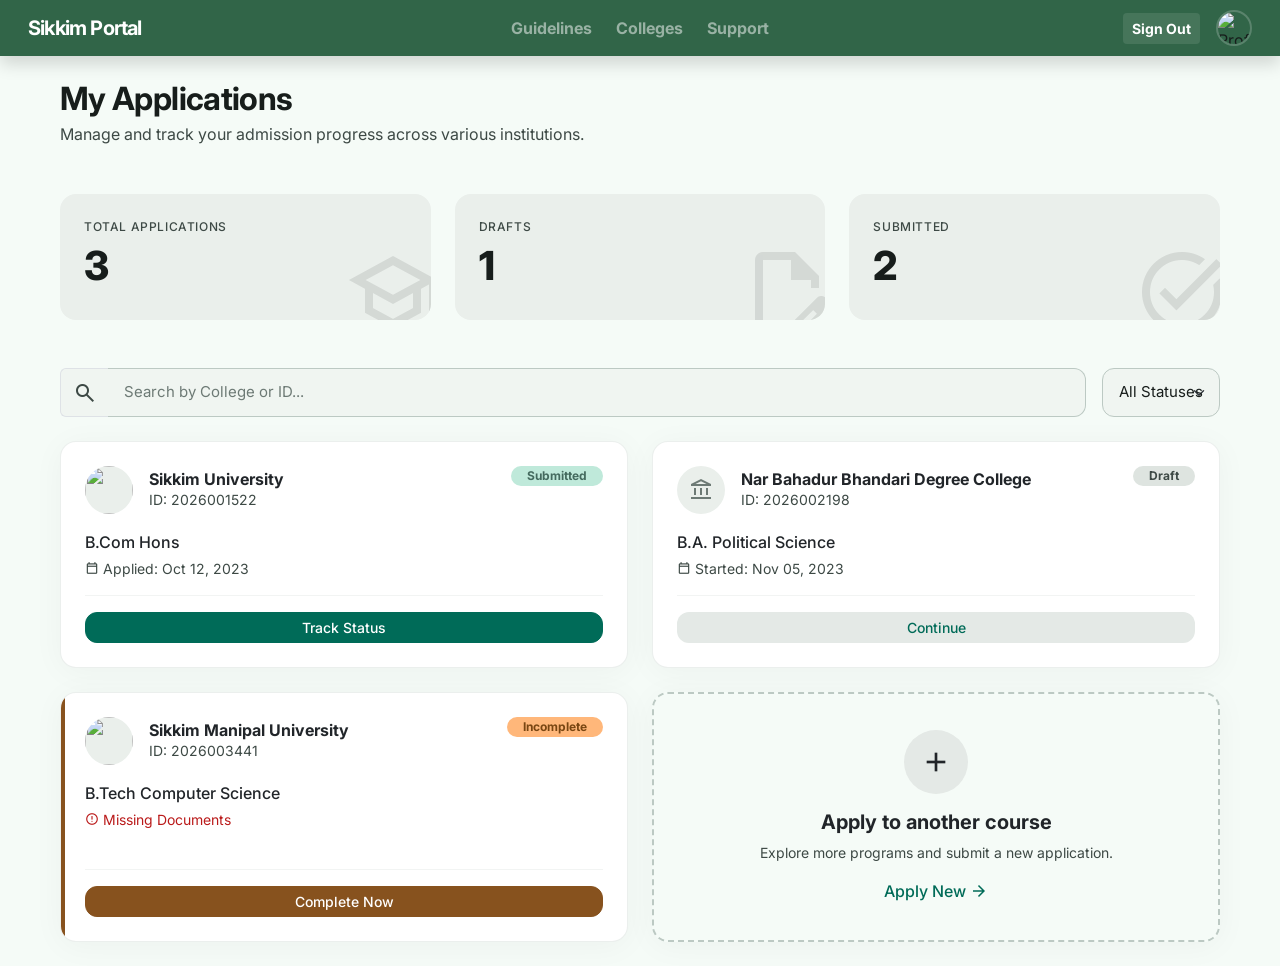
==== application.html @ 6a9de9df "first commit" ====
<!DOCTYPE html>
<html lang="en">
<head>
    <meta charset="utf-8">
    <meta name="viewport" content="width=device-width, initial-scale=1.0">
    <title>Sikkim Higher Education - Application Portal</title>
    <meta name="description" content="Complete your online admission application for Sikkim Higher Education institutions.">
    <link href="https://cdn.jsdelivr.net/npm/bootstrap@5.3.3/dist/css/bootstrap.min.css" rel="stylesheet">
    <link href="https://cdn.jsdelivr.net/npm/bootstrap-icons@1.11.3/font/bootstrap-icons.css" rel="stylesheet">
    <link href="https://fonts.googleapis.com/css2?family=Inter:wght@300;400;500;600;700;800;900&display=swap" rel="stylesheet">
    <link href="https://fonts.googleapis.com/css2?family=Material+Symbols+Outlined:wght,FILL@100..700,0..1&display=swap" rel="stylesheet">
    <link href="css/styles.css" rel="stylesheet">
</head>
<body data-page="application">

<!-- ===== TOP NAVBAR ===== -->
<header class="navbar navbar-dark fixed-top px-3 py-2 shadow" style="background:rgba(15,74,42,0.85); backdrop-filter:blur(12px); z-index:1050;">
    <div class="container-fluid d-flex justify-content-between align-items-center">
        <div class="d-flex align-items-center gap-3">
            <span class="navbar-brand fw-bold tracking-tighter mb-0 fs-5">Sikkim Portal</span>
        </div>
        <nav class="d-none d-md-flex gap-4 align-items-center">
            <a href="#" class="text-white-50 text-decoration-none fw-bold">Guidelines</a>
            <a href="#" class="text-white-50 text-decoration-none fw-bold">Colleges</a>
            <a href="#" class="text-white-50 text-decoration-none fw-bold">Support</a>
        </nav>
        <div class="d-flex align-items-center gap-3">
            <button class="btn btn-sm text-white fw-bold btn-sign-out" style="background:rgba(255,255,255,0.1);">Sign Out</button>
            <div class="rounded-circle overflow-hidden border border-2" style="width:36px;height:36px;border-color:rgba(255,255,255,0.2)!important;">
                <img src="https://lh3.googleusercontent.com/aida-public/[base64]" class="w-100 h-100" style="object-fit:cover;" alt="Profile">
            </div>
        </div>
    </div>
</header>

<!-- ===== SIDEBAR (Steps 1-6) ===== -->
<aside class="sidebar-portal d-none d-md-flex" id="appSidebar">
    <div class="sidebar-header">
        <div class="d-flex align-items-center gap-2 mb-1">
            <span class="material-symbols-outlined filled" style="color:var(--clr-primary); font-variation-settings:'FILL' 1;">shield</span>
            <span class="fw-black fs-6" style="color:#0f4a2a;">Admission 2024</span>
        </div>
        <p class="small text-secondary mb-0" style="font-size:.75rem;">Application ID: SK-2093</p>
    </div>
    <nav class="sidebar-nav d-flex flex-column gap-1">
        <a href="#" class="sidebar-nav-item btn-go-dashboard" data-step="0"><span class="material-symbols-outlined">dashboard</span>My Applications</a>
        <hr class="my-1" style="border-color:var(--clr-outline-variant); opacity:.3;">
        <a href="#" class="sidebar-nav-item" data-step="1"><span class="material-symbols-outlined">info</span>Primary Information</a>
        <a href="#" class="sidebar-nav-item" data-step="2"><span class="material-symbols-outlined">person</span>Personal Details</a>
        <a href="#" class="sidebar-nav-item" data-step="3"><span class="material-symbols-outlined">school</span>Academic History</a>
        <a href="#" class="sidebar-nav-item" data-step="4"><span class="material-symbols-outlined">account_balance</span>Course Preferences</a>
        <a href="#" class="sidebar-nav-item" data-step="5"><span class="material-symbols-outlined">payments</span>Final Payments</a>
        <a href="#" class="sidebar-nav-item" data-step="6"><span class="material-symbols-outlined">assignment_turned_in</span>Preview &amp; Submit</a>
    </nav>
</aside>

<!-- ===== MAIN CONTENT ===== -->
<div class="main-content-with-sidebar" style="margin-left:0; padding-top:56px;">

<!-- Sticky College Header (shown on steps 1-6) -->
<div id="collegeStickyHeader" style="display:none;">
<div class="college-header-sticky d-flex flex-column flex-md-row align-items-start align-items-md-center justify-content-between" style="margin-left:0;">
    <div class="d-flex align-items-center gap-3">
        <div class="d-flex align-items-center justify-content-center bg-white rounded-2 shadow-sm" style="width:48px;height:48px;">
            <span class="material-symbols-outlined" style="color:var(--clr-primary); font-size:28px;">account_balance</span>
        </div>
        <div>
            <h2 class="fw-bold fs-5 mb-0 tracking-tight" style="color:var(--clr-on-surface);">Sikkim Government College, Burtuk</h2>
            <p class="mb-0 small" style="color:var(--clr-on-surface-variant);">Directorate of Technical Education</p>
        </div>
    </div>
    <div class="text-end d-none d-sm-block mt-2 mt-md-0">
        <p class="text-uppercase fw-bold mb-0" style="font-size:.65rem; letter-spacing:.1em; color:var(--clr-secondary);">Phase I Admission</p>
        <p class="mb-0 small fw-medium" style="color:var(--clr-on-surface);">Session 2024-25</p>
    </div>
</div>
</div>

<!-- Progress Stepper (shown on steps 1-6) -->
<div class="px-3 px-md-4 py-3" id="stepperBar" style="display:none;">
    <div class="mx-auto stepper" style="max-width:700px;">
        <div class="stepper-step" data-step="1"><div class="stepper-dot"></div><span class="stepper-label">Primary Info</span></div>
        <div class="stepper-line" data-after-step="1"></div>
        <div class="stepper-step" data-step="2"><div class="stepper-dot"></div><span class="stepper-label">Personal</span></div>
        <div class="stepper-line" data-after-step="2"></div>
        <div class="stepper-step" data-step="3"><div class="stepper-dot"></div><span class="stepper-label">Academic</span></div>
        <div class="stepper-line" data-after-step="3"></div>
        <div class="stepper-step" data-step="4"><div class="stepper-dot"></div><span class="stepper-label">Course Pref</span></div>
        <div class="stepper-line" data-after-step="4"></div>
        <div class="stepper-step" data-step="5"><div class="stepper-dot"></div><span class="stepper-label">Payment</span></div>
        <div class="stepper-line" data-after-step="5"></div>
        <div class="stepper-step" data-step="6"><div class="stepper-dot"></div><span class="stepper-label">Preview</span></div>
    </div>
</div>

<!-- ╔══════════════════════════════════════════╗ -->
<!-- ║     SECTION: DASHBOARD                    ║ -->
<!-- ╚══════════════════════════════════════════╝ -->
<section class="app-section px-3 px-md-5 py-4" id="section-dashboard">
    <div class="container-fluid" style="max-width:1200px;">
        <div class="mb-5">
            <h2 class="fs-2 fw-bold tracking-tight mb-1">My Applications</h2>
            <p class="text-on-surface-variant">Manage and track your admission progress across various institutions.</p>
        </div>
        <!-- Stats Row -->
        <div class="row g-4 mb-5">
            <div class="col-sm-4"><div class="stat-card"><div class="stat-label">Total Applications</div><div class="stat-value">3</div><span class="material-symbols-outlined stat-icon">school</span></div></div>
            <div class="col-sm-4"><div class="stat-card"><div class="stat-label">Drafts</div><div class="stat-value">1</div><span class="material-symbols-outlined stat-icon">edit_document</span></div></div>
            <div class="col-sm-4"><div class="stat-card"><div class="stat-label">Submitted</div><div class="stat-value">2</div><span class="material-symbols-outlined stat-icon">task_alt</span></div></div>
        </div>
        <!-- Filters -->
        <div class="row g-3 mb-4">
            <div class="col-sm"><div class="input-group"><span class="input-group-text bg-surface-low border-end-0"><span class="material-symbols-outlined text-on-surface-variant">search</span></span><input type="text" class="form-control border-start-0 bg-surface-low" id="dashboardSearch" placeholder="Search by College or ID..." style="border-color:var(--clr-outline-variant);"></div></div>
            <div class="col-sm-auto"><select class="form-select bg-surface-low" style="border-color:var(--clr-outline-variant);"><option value="all">All Statuses</option><option value="draft">Draft</option><option value="submitted">Submitted</option><option value="incomplete">Incomplete</option></select></div>
        </div>
        <!-- Application Cards -->
        <div class="row g-4">
            <!-- Card 1: Submitted -->
            <div class="col-12 col-lg-6">
                <div class="card application-card h-100">
                    <div class="card-body p-4 d-flex flex-column">
                        <div class="d-flex justify-content-between align-items-start mb-3">
                            <div class="d-flex gap-3 align-items-center">
                                <div class="rounded-circle bg-surface-container d-flex align-items-center justify-content-center overflow-hidden" style="width:48px;height:48px;"><img src="https://lh3.googleusercontent.com/aida-public/[base64]" class="w-100 h-100" style="object-fit:cover;" alt=""></div>
                                <div><h5 class="fw-bold mb-0 fs-6">Sikkim University</h5><p class="mb-0 small text-on-surface-variant">ID: 2026001522</p></div>
                            </div>
                            <span class="badge badge-submitted rounded-pill px-3 py-1 small">Submitted</span>
                        </div>
                        <p class="fw-medium mb-1">B.Com Hons</p>
                        <p class="small text-on-surface-variant d-flex align-items-center gap-1"><span class="material-symbols-outlined" style="font-size:14px;">calendar_today</span>Applied: Oct 12, 2023</p>
                        <div class="mt-auto pt-3 border-top" style="border-color:rgba(188,201,195,0.2)!important;">
                            <button class="btn btn-primary btn-sm w-100 fw-medium btn-track-status">Track Status</button>
                        </div>
                    </div>
                </div>
            </div>
            <!-- Card 2: Draft -->
            <div class="col-12 col-lg-6">
                <div class="card application-card h-100">
                    <div class="card-body p-4 d-flex flex-column">
                        <div class="d-flex justify-content-between align-items-start mb-3">
                            <div class="d-flex gap-3 align-items-center">
                                <div class="rounded-circle bg-surface-container d-flex align-items-center justify-content-center" style="width:48px;height:48px;"><span class="material-symbols-outlined text-outline fs-4">account_balance</span></div>
                                <div><h5 class="fw-bold mb-0 fs-6">Nar Bahadur Bhandari Degree College</h5><p class="mb-0 small text-on-surface-variant">ID: 2026002198</p></div>
                            </div>
                            <span class="badge badge-draft rounded-pill px-3 py-1 small">Draft</span>
                        </div>
                        <p class="fw-medium mb-1">B.A. Political Science</p>
                        <p class="small text-on-surface-variant d-flex align-items-center gap-1"><span class="material-symbols-outlined" style="font-size:14px;">calendar_today</span>Started: Nov 05, 2023</p>
                        <div class="mt-auto pt-3 border-top" style="border-color:rgba(188,201,195,0.2)!important;">
                            <button class="btn btn-surface btn-sm w-100 fw-medium btn-continue-app">Continue</button>
                        </div>
                    </div>
                </div>
            </div>
            <!-- Card 3: Incomplete -->
            <div class="col-12 col-lg-6">
                <div class="card application-card h-100 position-relative overflow-hidden">
                    <div class="position-absolute top-0 start-0 h-100" style="width:4px; background:var(--clr-tertiary);"></div>
                    <div class="card-body p-4 d-flex flex-column ps-4">
                        <div class="d-flex justify-content-between align-items-start mb-3">
                            <div class="d-flex gap-3 align-items-center">
                                <div class="rounded-circle bg-surface-container d-flex align-items-center justify-content-center overflow-hidden" style="width:48px;height:48px;"><img src="https://lh3.googleusercontent.com/aida-public/[base64]" class="w-100 h-100" style="object-fit:cover;" alt=""></div>
                                <div><h5 class="fw-bold mb-0 fs-6">Sikkim Manipal University</h5><p class="mb-0 small text-on-surface-variant">ID: 2026003441</p></div>
                            </div>
                            <span class="badge badge-incomplete rounded-pill px-3 py-1 small">Incomplete</span>
                        </div>
                        <p class="fw-medium mb-1">B.Tech Computer Science</p>
                        <p class="small d-flex align-items-center gap-1" style="color:var(--clr-error);"><span class="material-symbols-outlined" style="font-size:14px;">error</span>Missing Documents</p>
                        <div class="mt-auto pt-3 border-top" style="border-color:rgba(188,201,195,0.2)!important;">
                            <button class="btn btn-tertiary btn-sm w-100 fw-medium btn-continue-app">Complete Now</button>
                        </div>
                    </div>
                </div>
            </div>
            <!-- Ghost Card: New Application -->
            <div class="col-12 col-lg-6">
                <div class="card h-100 d-flex align-items-center justify-content-center text-center p-4 btn-new-application" style="border:2px dashed var(--clr-outline-variant); background:transparent; cursor:pointer; min-height:250px;" role="button">
                    <div>
                        <div class="d-inline-flex align-items-center justify-content-center rounded-circle mb-3 bg-surface-high" style="width:64px;height:64px;"><span class="material-symbols-outlined fs-2">add</span></div>
                        <h5 class="fw-bold mb-2">Apply to another course</h5>
                        <p class="small text-on-surface-variant mb-3">Explore more programs and submit a new application.</p>
                        <span class="fw-medium d-inline-flex align-items-center gap-1" style="color:var(--clr-primary);">Apply New <span class="material-symbols-outlined" style="font-size:18px;">arrow_forward</span></span>
                    </div>
                </div>
            </div>
        </div>
    </div>
</section>

<!-- ╔══════════════════════════════════════════╗ -->
<!-- ║     SECTION: STEP 1 — PRIMARY INFO        ║ -->
<!-- ╚══════════════════════════════════════════╝ -->
<section class="app-section px-3 px-md-5 py-4" id="section-step1" style="display:none;">
    <div class="mx-auto" style="max-width:1100px;">
        <div class="row g-4">
            <div class="col-md-8 order-2 order-md-1">
        <div class="card p-4 p-md-5 rounded-4 position-relative overflow-hidden">
            <div class="position-absolute top-0 end-0 rounded-circle" style="width:256px;height:256px;background:rgba(137,246,216,0.1);filter:blur(60px);margin:-128px -128px 0 0;"></div>
            <div class="position-relative" style="z-index:1;">
                <h1 class="fs-3 fw-extrabold tracking-tight mb-1">Primary Information</h1>
                <p class="text-on-surface-variant mb-4">Please ensure all mandatory fields are filled correctly as per your official documents.</p>
                <form>
                    <div class="row g-3">
                        <div class="col-md-6"><label class="form-label">Class XII Roll No *</label><input type="text" class="form-control" name="rollNo" placeholder="Enter roll number"></div>
                        <div class="col-md-6"><label class="form-label">Candidate Name *</label><input type="text" class="form-control" name="candidateName" placeholder="Enter full name as per marksheet"></div>
                    </div>
                    <div class="row g-3 mb-3 mt-3">
                        <div class="col-md-6"><label class="form-label">Board *</label><select class="form-select" name="board"><option value="" disabled selected>Select Board</option><option>CBSE</option><option>ICSE</option><option>Sikkim Board</option><option>Other</option></select></div>
                        <div class="col-md-6">
                            <label class="form-label">Stream *</label>
                            <select class="form-select" name="stream"><option value="" disabled selected>Select Stream</option><option>Arts</option><option>Commerce</option><option>Science</option><option>Vocational</option></select>
                        </div>
                    </div>
                    <div class="row g-3 mb-3">
                        <div class="col-md-6"><label class="form-label">Mobile / WhatsApp No *</label><div class="input-group"><span class="input-group-text">+91</span><input type="tel" class="form-control" name="mobile" placeholder="9876543210"></div></div>
                        <div class="col-md-6"><label class="form-label">Gender *</label><select class="form-select" name="gender"><option value="" disabled selected>Select Gender</option><option>Male</option><option>Female</option><option>Other</option></select></div>
                    </div>
                    <div class="mb-3"><label class="form-label">Email ID (Optional)</label><input type="email" class="form-control" name="email" placeholder="example@email.com"></div>
                    <!-- Category Toggle -->
                    <div class="p-4 rounded-3 bg-surface-low mb-3">
                        <label class="form-label">Category *</label>
                        <div class="radio-pill-group">
                            <label class="radio-pill active" onclick=""><input type="radio" name="category" value="Sikkimese" checked>Sikkimese</label>
                            <label class="radio-pill" onclick=""><input type="radio" name="category" value="Non-Sikkimese">Non-Sikkimese</label>
                        </div>
                        <div id="sikkimeseFields" class="row g-3 mt-3">
                            <div class="col-md-6"><label class="form-label small fw-bold text-uppercase" style="font-size:.7rem; color:var(--clr-secondary);">COI / RC / Domicile No *</label><input type="text" class="form-control" name="coiNumber" placeholder="Enter Certificate Number"></div>
                            <div class="col-md-6"><label class="form-label small fw-bold text-uppercase" style="font-size:.7rem; color:var(--clr-secondary);">Upload Certificate *</label><div class="upload-zone d-flex align-items-center justify-content-between p-3 position-relative" style="cursor:pointer;"><span class="small text-on-surface-variant upload-label">Choose File (PDF/JPG)</span><span class="material-symbols-outlined" style="color:var(--clr-secondary);">cloud_upload</span><input type="file" class="position-absolute top-0 start-0 w-100 h-100" style="opacity:0; cursor:pointer;" accept=".pdf,.jpg,.jpeg,.png"></div></div>
                        </div>
                    </div>
                    <!-- PWD -->
                    <div class="mb-3">
                        <label class="form-label">Persons with Disability *</label>
                        <div class="d-flex gap-4">
                            <label class="d-flex align-items-center gap-2 cursor-pointer"><input type="radio" name="pwd" value="Yes" class="form-check-input" style="width:1.2em;height:1.2em;">Yes</label>
                            <label class="d-flex align-items-center gap-2 cursor-pointer"><input type="radio" name="pwd" value="No" class="form-check-input" checked style="width:1.2em;height:1.2em;">No</label>
                        </div>
                        <div id="pwdUpload" style="display:none;" class="mt-3"><div class="upload-zone d-flex align-items-center justify-content-center gap-3 p-3"><span class="material-symbols-outlined" style="color:var(--clr-secondary);">medical_services</span><span class="small fw-medium" style="color:var(--clr-secondary);">Upload Disability Certificate</span></div></div>
                    </div>
                    <!-- Actions -->
                    <div class="d-flex justify-content-end align-items-center pt-4 border-top">
                        <button type="button" class="btn btn-gradient px-5 py-3 d-flex align-items-center gap-2 btn-save-next">Save &amp; Next <span class="material-symbols-outlined">arrow_forward</span></button>
                    </div>
                </form>
            </div>
        </div>
            </div>
            <!-- Right sidebar: Step 1 Info -->
            <div class="col-md-4 order-1 order-md-2">
                <div class="card p-4 rounded-3 position-sticky" style="top:10rem;">
                    <h6 class="fw-bold d-flex align-items-center gap-2 mb-3" style="color:var(--clr-primary);"><span class="material-symbols-outlined" style="font-size:18px;">info</span>Instructions</h6>
                    <ul class="small mb-0" style="line-height:1.8; color:var(--clr-on-surface-variant); padding-left:1rem;">
                        <li>Enter your name exactly as it appears on your Class XII marksheet.</li>
                        <li>Ensure your mobile number is active — OTP will be sent for verification.</li>
                        <li>Sikkimese applicants must upload COI/RC certificate.</li>
                        <li>All fields marked with * are mandatory.</li>
                    </ul>
                </div>
            </div>
        </div>
    </div>
</section>

<!-- ╔══════════════════════════════════════════╗ -->
<!-- ║     SECTION: STEP 2 — PERSONAL DETAILS    ║ -->
<!-- ╚══════════════════════════════════════════╝ -->
<section class="app-section px-3 px-md-5 py-4" id="section-step2" style="display:none;">
    <div class="mx-auto" style="max-width:1100px;">
        <div class="row g-4">
            <div class="col-md-8 order-2 order-md-1">
                <div class="card p-4 p-md-5 rounded-4">
                    <form>
                        <div class="row g-3 mb-3">
                            <div class="col-md-6"><label class="form-label">Date of Birth *</label><input type="date" class="form-control" name="dob"></div>
                            <div class="col-md-6"><label class="form-label">Community *</label><select class="form-select" name="community"><option value="">Select Community</option><option>ST</option><option>SC</option><option>OBC</option><option>General</option></select></div>
                        </div>
                        <div class="row g-3 mb-3">
                            <div class="col-md-6"><label class="form-label">Father's Name *</label><input type="text" class="form-control" name="fatherName" placeholder="Full name as per record"></div>
                            <div class="col-md-6"><label class="form-label">Father's/Guardian's Contact *</label><div class="input-group"><span class="input-group-text">+91</span><input type="tel" class="form-control" name="fatherContact" placeholder="10-digit number"></div></div>
                        </div>
                        <div class="mb-3"><label class="form-label">Mother's Name *</label><input type="text" class="form-control" name="motherName" placeholder="Full name as per record"></div>
                        <div class="row g-3 mb-3">
                            <div class="col-md-6"><label class="form-label">Country *</label><select class="form-select" name="country"><option selected>India</option><option>Nepal</option><option>Bhutan</option><option>Bangladesh</option><option>Other</option></select></div>
                            <div class="col-md-6"><label class="form-label">State *</label><select class="form-select" name="state"><option value="" disabled>Select State</option><option selected>Sikkim</option><option>West Bengal</option><option>Assam</option><option>Meghalaya</option><option>Arunachal Pradesh</option><option>Nagaland</option><option>Manipur</option><option>Mizoram</option><option>Tripura</option><option>Bihar</option><option>Jharkhand</option><option>Odisha</option><option>Other</option></select></div>
                        </div>
                        <div class="row g-3 mb-3">
                            <div class="col-md-6"><label class="form-label">District *</label><select class="form-select" name="district"><option value="">Select District</option><option>Gangtok</option><option>Gyalshing</option><option>Mangan</option><option>Namchi</option><option>Pakyong</option><option>Soreng</option></select></div>
                            <div class="col-md-6"><label class="form-label">Pincode *</label><input type="text" class="form-control" name="pincode" placeholder="737xxx"></div>
                        </div>
                        <div class="mb-3"><label class="form-label">Permanent Address *</label><textarea class="form-control" name="permanentAddress" rows="3" placeholder="Building No, Street, Village/Locality..."></textarea></div>
                        <!-- Photo & Signature -->
                        <div class="pt-4 border-top mb-3">
                            <h6 class="fw-bold small d-flex align-items-center gap-2 mb-3"><span class="material-symbols-outlined" style="font-size:18px;">add_a_photo</span>Photograph &amp; Signature</h6>
                            <div class="row g-4">
                                <div class="col-auto">
                                    <label class="form-label small fw-bold text-uppercase" style="font-size:.65rem;">Recent Passport Photo *</label>
                                    <div class="upload-zone d-flex flex-column align-items-center justify-content-center gap-2" style="width:120px;height:150px;"><span class="material-symbols-outlined fs-2 text-outline">account_circle</span><p class="mb-0 fw-bold text-uppercase" style="font-size:.5625rem; color:var(--clr-outline);">Upload</p><p class="mb-0" style="font-size:.5rem; color:var(--clr-outline-variant);">JPG/PNG, max 200KB</p></div>
                                </div>
                                <div class="col-auto">
                                    <label class="form-label small fw-bold text-uppercase" style="font-size:.65rem;">Signature *</label>
                                    <div class="upload-zone d-flex flex-column align-items-center justify-content-center gap-2" style="width:200px;height:80px;"><span class="material-symbols-outlined text-outline">draw</span><p class="mb-0 fw-bold text-uppercase" style="font-size:.5625rem; color:var(--clr-outline);">Upload Signature</p></div>
                                </div>
                            </div>
                        </div>
                        <!-- Actions -->
                        <div class="d-flex flex-wrap justify-content-between align-items-center pt-4 border-top gap-3">
                            <button type="button" class="btn btn-link fw-bold text-decoration-none d-flex align-items-center gap-1 btn-back" style="color:var(--clr-primary);"><span class="material-symbols-outlined">arrow_back</span>Back</button>
                            <div class="d-flex gap-3">
                                <button type="button" class="btn btn-surface px-4 py-2 fw-bold btn-save-draft">Save Draft</button>
                                <button type="button" class="btn btn-gradient px-5 py-3 fw-bold btn-save-next">Save &amp; Next</button>
                            </div>
                        </div>
                    </form>
                </div>
            </div>
            <div class="col-md-4 order-1 order-md-2">
                <div class="p-4 rounded-3 bg-surface-low mb-3"><h6 class="fw-bold d-flex align-items-center gap-2 mb-2" style="color:var(--clr-primary);"><span class="material-symbols-outlined" style="font-size:18px;">info</span>Personal Information</h6><p class="small mb-0" style="color:var(--clr-on-surface-variant); line-height:1.6;">Please provide your permanent details as they appear in your official certificates. Fields marked with * are mandatory.</p></div>
                <div class="p-4 rounded-3" style="background:rgba(191,233,218,0.1); border-left:4px solid var(--clr-secondary);"><h6 class="fw-bold text-uppercase small mb-2" style="font-size:.7rem; color:var(--clr-secondary); letter-spacing:.05em;">Notice</h6><p class="small mb-0" style="color:var(--clr-on-secondary-container); line-height:1.6;">Ensure your Community certificate is ready for upload if applying under reserved categories.</p></div>
            </div>
        </div>
    </div>
</section>

<!-- ╔══════════════════════════════════════════╗ -->
<!-- ║     SECTION: STEP 3 — ACADEMIC HISTORY    ║ -->
<!-- ╚══════════════════════════════════════════╝ -->
<section class="app-section px-3 px-md-5 py-4" id="section-step3" style="display:none;">
    <div class="mx-auto" style="max-width:1100px;">
        <div class="row g-4">
            <div class="col-md-8 order-2 order-md-1">
                <h2 class="fs-3 fw-bold tracking-tight mb-1">Academic Qualification Details</h2>
                <p class="text-secondary fw-medium mb-4">Please provide your Class XII academic performance data accurately.</p>
                <!-- Marks Table -->
                <div class="card p-4 rounded-3 mb-4">
                    <div class="d-flex align-items-center gap-2 mb-4"><span class="material-symbols-outlined p-2 rounded-2" style="background:var(--clr-secondary-fixed); color:var(--clr-primary);">menu_book</span><h5 class="fw-bold mb-0">Class XII Details</h5></div>
                    <div class="table-responsive">
                        <table class="table table-borderless mb-0" id="subjectsTable">
                            <thead><tr class="text-uppercase small fw-bold" style="font-size:.7rem; letter-spacing:.05em; color:var(--clr-secondary); border-bottom:1px solid var(--clr-surface-variant);"><th class="py-3">Subject Name</th><th class="py-3">Marks Obtained</th><th class="py-3 text-center">Total Marks</th><th class="py-3 text-end">Status</th><th class="py-3 text-end" style="width:40px;"></th></tr></thead>
                            <tbody>
                                <tr data-required="true"><td><input type="text" class="form-control form-control-sm" name="subject_1" placeholder="Subject 1 *" required></td><td><input type="number" class="form-control form-control-sm text-center marks-input" name="marks_1" placeholder="0" min="0" max="100"></td><td class="text-center fw-semibold align-middle">100</td><td class="text-end align-middle"><span class="badge rounded-pill px-2 py-1 subject-status" style="background:rgba(188,201,195,0.2);color:var(--clr-on-surface-variant);">—</span></td><td></td></tr>
                                <tr data-required="true"><td><input type="text" class="form-control form-control-sm" name="subject_2" placeholder="Subject 2 *" required></td><td><input type="number" class="form-control form-control-sm text-center marks-input" name="marks_2" placeholder="0" min="0" max="100"></td><td class="text-center fw-semibold align-middle">100</td><td class="text-end align-middle"><span class="badge rounded-pill px-2 py-1 subject-status" style="background:rgba(188,201,195,0.2);color:var(--clr-on-surface-variant);">—</span></td><td></td></tr>
                                <tr data-required="true"><td><input type="text" class="form-control form-control-sm" name="subject_3" placeholder="Subject 3 *" required></td><td><input type="number" class="form-control form-control-sm text-center marks-input" name="marks_3" placeholder="0" min="0" max="100"></td><td class="text-center fw-semibold align-middle">100</td><td class="text-end align-middle"><span class="badge rounded-pill px-2 py-1 subject-status" style="background:rgba(188,201,195,0.2);color:var(--clr-on-surface-variant);">—</span></td><td></td></tr>
                                <tr data-required="true"><td><input type="text" class="form-control form-control-sm" name="subject_4" placeholder="Subject 4 *" required></td><td><input type="number" class="form-control form-control-sm text-center marks-input" name="marks_4" placeholder="0" min="0" max="100"></td><td class="text-center fw-semibold align-middle">100</td><td class="text-end align-middle"><span class="badge rounded-pill px-2 py-1 subject-status" style="background:rgba(188,201,195,0.2);color:var(--clr-on-surface-variant);">—</span></td><td></td></tr>
                                <tr data-required="true"><td><input type="text" class="form-control form-control-sm" name="subject_5" placeholder="Subject 5 *" required></td><td><input type="number" class="form-control form-control-sm text-center marks-input" name="marks_5" placeholder="0" min="0" max="100"></td><td class="text-center fw-semibold align-middle">100</td><td class="text-end align-middle"><span class="badge rounded-pill px-2 py-1 subject-status" style="background:rgba(188,201,195,0.2);color:var(--clr-on-surface-variant);">—</span></td><td></td></tr>
                            </tbody>
                        </table>
                    </div>
                    <div class="d-flex align-items-center gap-3 mt-3">
                        <button class="btn btn-link p-0 fw-bold small text-decoration-none d-flex align-items-center gap-1 btn-add-subject" style="color:var(--clr-primary);"><span class="material-symbols-outlined" style="font-size:16px;">add_circle</span>Add Subject</button>
                        <span class="small text-on-surface-variant">(Minimum 5 subjects required)</span>
                    </div>
                </div>
                <!-- Document Upload -->
                <div class="card p-4 rounded-3 mb-4">
                    <div class="d-flex align-items-center gap-2 mb-4"><span class="material-symbols-outlined p-2 rounded-2" style="background:var(--clr-tertiary-fixed); color:var(--clr-tertiary);">upload_file</span><h5 class="fw-bold mb-0">Document Verification</h5></div>
                    <label class="form-label fw-bold small">Class XII Marksheet (Original/Self-Attested)</label>
                    <div class="upload-zone position-relative py-5"><span class="material-symbols-outlined d-block text-center mb-2 fs-1 text-outline">cloud_upload</span><p class="text-center fw-semibold mb-1">Click to upload or drag and drop</p><p class="text-center small" style="color:var(--clr-secondary);">Accepted formats: JPG, PNG, PDF (Max size: 2MB)</p><input type="file" class="position-absolute top-0 start-0 w-100 h-100" style="opacity:0; cursor:pointer;"></div>
                </div>
                <!-- Actions -->
                <div class="card p-4 rounded-3 d-flex flex-row justify-content-between align-items-center gap-3">
                    <div class="d-flex gap-3">
                        <button class="btn btn-link fw-bold text-decoration-none d-flex align-items-center gap-1 btn-back" style="color:var(--clr-primary);"><span class="material-symbols-outlined" style="font-size:18px;">arrow_back</span>Back</button>
                        <button class="btn btn-outline-primary fw-bold px-4 btn-save-draft"><span class="material-symbols-outlined me-1" style="font-size:18px;">save</span>Save Draft</button>
                    </div>
                    <button class="btn btn-primary fw-bold px-5 py-2 d-flex align-items-center gap-2 btn-save-next">Save &amp; Next <span class="material-symbols-outlined" style="font-size:18px;">arrow_forward</span></button>
                </div>
            </div>
            <!-- Right Sidebar -->
            <div class="col-md-4 order-1 order-md-2">
                <div class="card p-4 rounded-3 text-white position-relative overflow-hidden mb-3" style="background:var(--clr-primary);">
                    <div class="position-relative" style="z-index:1;"><p class="small fw-medium text-uppercase mb-1" style="opacity:.8;letter-spacing:.1em;">Calculation Summary</p><h3 class="display-6 fw-extrabold mb-3" id="aggregatePercent">53.7%</h3><div class="pt-3 border-top" style="border-color:rgba(255,255,255,0.2)!important;"><div class="d-flex justify-content-between small mb-2"><span style="opacity:.8;">Total Subjects</span><span class="fw-bold" id="totalSubjects">3</span></div><div class="d-flex justify-content-between small"><span style="opacity:.8;">Total Marks Obtained</span><span class="fw-bold" id="totalObtained">161 / 300</span></div></div></div>
                    <div class="position-absolute" style="bottom:-40px;right:-40px;width:160px;height:160px;background:rgba(255,255,255,0.1);border-radius:50%;filter:blur(32px);"></div>
                </div>
                <div class="p-4 rounded-3" style="background:rgba(193,235,221,0.3); border:1px solid var(--clr-secondary-fixed);">
                    <div class="d-flex align-items-start gap-2"><span class="material-symbols-outlined filled" style="color:var(--clr-primary); font-variation-settings:'FILL' 1;">lightbulb</span><div><h6 class="small fw-bold mb-1" style="color:var(--clr-on-secondary-container);">Admission Tip</h6><p class="small mb-0" style="color:var(--clr-on-secondary-container); line-height:1.6;">Best 4 subjects calculation will be performed automatically during rank list generation.</p></div></div>
                </div>
            </div>
        </div>
    </div>
</section>

<!-- ╔══════════════════════════════════════════╗ -->
<!-- ║   SECTION: STEP 4 — COURSE PREFERENCES    ║ -->
<!-- ╚══════════════════════════════════════════╝ -->
<section class="app-section px-3 px-md-5 py-4" id="section-step4" style="display:none;">
    <div class="mx-auto" style="max-width:1100px;">
        <div class="row g-4">
        <div class="col-md-8 order-2 order-md-1">
            <div class="mb-4"><span class="badge rounded-pill fw-bold px-3 py-1 mb-2" style="font-size:.625rem; background:var(--clr-tertiary-container); color:var(--clr-on-tertiary-container);">STEP 4 OF 6</span><h2 class="display-6 fw-black tracking-tight">Course Preferences</h2><p class="fs-6 text-on-surface-variant" style="max-width:600px;">Select your desired programs in order of priority. Your first choice is mandatory.</p></div>
            <!-- Priority 1 -->
            <div class="priority-card mb-4">
                <div class="d-flex align-items-center gap-2 mb-4"><div class="rounded-circle d-flex align-items-center justify-content-center text-white fw-bold" style="width:32px;height:32px;background:var(--clr-primary);">1</div><h5 class="fw-bold mb-0">Priority 1 <span class="small fw-normal ms-2" style="color:var(--clr-error);">(MANDATORY)</span></h5></div>
                <div class="row g-3">
                    <div class="col-md-6"><label class="form-label fw-bold small">Program Selection</label><select class="form-select" name="pref1Program"><option>Select Program</option><option selected>Bachelor of Commerce</option><option>Bachelor of Science</option><option>Bachelor of Arts</option></select></div>
                    <div class="col-md-6"><label class="form-label fw-bold small">Specific Course/Honors</label><select class="form-select" name="pref1Course"><option>Select Course</option><option selected>B.Com Hons Accounting &amp; Finance</option><option>B.Com Hons Marketing</option><option>B.Com General</option></select></div>
                </div>
            </div>
            <!-- Priority 2 -->
            <div class="priority-card optional mb-4">
                <div class="d-flex align-items-center gap-2 mb-4"><div class="rounded-circle d-flex align-items-center justify-content-center fw-bold bg-surface-highest" style="width:32px;height:32px;color:var(--clr-on-surface-variant);">2</div><h5 class="fw-bold mb-0">Priority 2 <span class="small fw-normal ms-2 text-on-surface-variant">(OPTIONAL)</span></h5></div>
                <div class="row g-3"><div class="col-md-6"><label class="form-label fw-bold small">Program Selection</label><select class="form-select" name="pref2Program"><option selected>Select Program</option><option>Bachelor of Commerce</option><option>Bachelor of Science</option><option>Bachelor of Arts</option></select></div><div class="col-md-6"><label class="form-label fw-bold small">Specific Course/Honors</label><select class="form-select" name="pref2Course"><option selected>Select Course</option></select></div></div>
            </div>
            <!-- Priority 3 -->
            <div class="priority-card optional mb-4">
                <div class="d-flex align-items-center gap-2 mb-4"><div class="rounded-circle d-flex align-items-center justify-content-center fw-bold bg-surface-highest" style="width:32px;height:32px;color:var(--clr-on-surface-variant);">3</div><h5 class="fw-bold mb-0">Priority 3 <span class="small fw-normal ms-2 text-on-surface-variant">(OPTIONAL)</span></h5></div>
                <div class="row g-3"><div class="col-md-6"><label class="form-label fw-bold small">Program Selection</label><select class="form-select" name="pref3Program"><option selected>Select Program</option><option>Bachelor of Commerce</option><option>Bachelor of Science</option><option>Bachelor of Arts</option></select></div><div class="col-md-6"><label class="form-label fw-bold small">Specific Course/Honors</label><select class="form-select" name="pref3Course"><option selected>Select Course</option></select></div></div>
            </div>
            <!-- Declaration -->
            <div class="declaration-box mb-4"><label class="d-flex align-items-start gap-3 cursor-pointer"><input type="checkbox" class="form-check-input mt-1" style="width:1.4em;height:1.4em;"><span class="small fw-medium" style="color:var(--clr-on-tertiary-fixed-var); line-height:1.7;">I hereby declare that all information provided in this course preference selection is true, complete and correct to the best of my knowledge.</span></label></div>
            <!-- Actions -->
            <div class="d-flex justify-content-between align-items-center pt-3 pb-5">
                <button class="btn btn-link fw-bold text-decoration-none d-flex align-items-center gap-1 btn-back" style="color:var(--clr-secondary);"><span class="material-symbols-outlined">arrow_back</span>Back</button>
                <div class="d-flex gap-3"><button class="btn btn-secondary-container px-4 py-2 fw-bold btn-save-draft" style="background:var(--clr-secondary-container); color:var(--clr-on-secondary-container); border:none; border-radius:.75rem;">Save Draft</button><button class="btn btn-primary px-5 py-2 fw-bold btn-save-next">Save &amp; Next</button></div>
            </div>
        </div>
        <!-- Selection Summary Sidebar -->
        <div class="col-md-4 order-1 order-md-2">
            <div class="card p-4 rounded-4 position-sticky" style="top:10rem;">
                <h5 class="fw-black d-flex align-items-center gap-2 mb-4"><span class="material-symbols-outlined" style="color:var(--clr-primary);">analytics</span>Selection Summary</h5>
                <div class="mb-4"><div class="d-flex justify-content-between small fw-black text-uppercase mb-2" style="letter-spacing:.05em; color:var(--clr-on-surface-variant);"><span>Priority 1</span><span class="badge rounded-1 px-2" style="font-size:.5625rem; background:#dcfce7; color:#166534;">SELECTED</span></div><div class="p-3 rounded-3" style="background:rgba(0,107,88,0.05); border-left:4px solid var(--clr-primary);"><p class="small fw-bold mb-0">B.Com (Hons) Accounting &amp; Finance</p><p class="mb-0" style="font-size:.6875rem; color:var(--clr-primary);">First Choice (Mandatory)</p></div></div>
                <div class="mb-4" style="opacity:.4;"><div class="d-flex justify-content-between small fw-black text-uppercase mb-2" style="letter-spacing:.05em; color:var(--clr-on-surface-variant);"><span>Priority 2</span><span class="badge rounded-1 px-2" style="font-size:.5625rem; background:#f1f5f9; color:#64748b;">NOT SET</span></div><div class="p-3 rounded-3" style="background:#f8fafc; border-left:4px dashed #cbd5e1;"><p class="small fw-medium fst-italic mb-0" style="color:#94a3b8;">No course selected</p></div></div>
                <div class="mb-3" style="opacity:.4;"><div class="d-flex justify-content-between small fw-black text-uppercase mb-2" style="letter-spacing:.05em; color:var(--clr-on-surface-variant);"><span>Priority 3</span><span class="badge rounded-1 px-2" style="font-size:.5625rem; background:#f1f5f9; color:#64748b;">NOT SET</span></div><div class="p-3 rounded-3" style="background:#f8fafc; border-left:4px dashed #cbd5e1;"><p class="small fw-medium fst-italic mb-0" style="color:#94a3b8;">No course selected</p></div></div>
                <div class="pt-3 border-top"><div class="d-flex align-items-start gap-2 p-3 rounded-3" style="background:rgba(135,82,30,0.1);"><span class="material-symbols-outlined small" style="color:var(--clr-tertiary);">info</span><p class="small mb-0" style="color:var(--clr-on-tertiary-container); line-height:1.5;">Adding more preferences increases your chances of securing admission.</p></div></div>
            </div>
        </div>
        </div>
    </div>
</section>

<!-- ╔══════════════════════════════════════════╗ -->
<!-- ║     SECTION: STEP 5 — PAYMENT             ║ -->
<!-- ╚══════════════════════════════════════════╝ -->
<section class="app-section px-3 px-md-5 py-4" id="section-step5" style="display:none;">
    <div class="mx-auto" style="max-width:1100px;">
        <div class="mb-4"><span class="badge rounded-pill fw-bold px-3 py-1 mb-2" style="font-size:.625rem; background:var(--clr-tertiary-container); color:var(--clr-on-tertiary-container);">STEP 5 OF 6</span><h1 class="display-6 fw-extrabold tracking-tight mb-1">Final Payments</h1><p class="fs-6 text-on-surface-variant" style="max-width:600px;">Review your fee breakdown and proceed to the secure payment gateway.</p></div>
        <div class="row g-4">
            <!-- Payment Redirect -->
            <div class="col-md-8 order-2 order-md-1">
                <div class="card p-5 rounded-3 position-relative overflow-hidden text-center">
                    <div class="position-absolute top-0 end-0 p-4" style="opacity:.05;"><span class="material-symbols-outlined" style="font-size:8rem;">payments</span></div>
                    <div class="d-inline-flex mx-auto align-items-center justify-content-center rounded-circle mb-4" style="width:64px;height:64px;background:rgba(107,217,188,0.2);"><span class="material-symbols-outlined fs-2" style="color:var(--clr-primary);">swap_horiz</span></div>
                    <h4 class="fw-bold tracking-tight mb-2">Payment Redirection</h4>
                    <p class="text-on-surface-variant mb-4" style="max-width:400px; margin:0 auto; line-height:1.6;">You will be redirected to our secure payment gateway. Please do not close or refresh.</p>
                    <button class="btn btn-primary px-5 py-3 fw-bold d-inline-flex align-items-center gap-2 shadow-lg mx-auto btn-pay-now"><span class="material-symbols-outlined">lock</span>Proceed to Secure Payment</button>
                    <!-- Payment Success (hidden) -->
                    <div id="paymentSuccess" class="mt-4 p-3 rounded-2 text-start" style="display:none; background:rgba(107,217,188,0.1);border:1px solid rgba(107,217,188,0.3);"><div class="d-flex align-items-center gap-2"><span class="material-symbols-outlined filled" style="color:var(--clr-primary); font-variation-settings:'FILL' 1;">check_circle</span><div><p class="fw-bold mb-0" style="color:var(--clr-on-primary-container);">PAID</p><p class="small mb-0" style="color:var(--clr-on-primary-container);">Transaction ID: <span id="txnId"></span></p></div></div></div>
                    <!-- Payment Methods -->
                    <div class="mt-5">
                        <p class="small fw-bold text-uppercase text-center text-outline" style="font-size:.625rem; letter-spacing:.1em;">—— Supported Payment Methods ——</p>
                        <div class="d-flex justify-content-center gap-5 mt-3 text-on-surface-variant">
                            <div class="text-center" style="opacity:.7;"><span class="material-symbols-outlined fs-4">account_balance</span><br><span style="font-size:.625rem;">NET BANKING</span></div>
                            <div class="text-center" style="opacity:.7;"><span class="material-symbols-outlined fs-4">credit_card</span><br><span style="font-size:.625rem;">CARD</span></div>
                            <div class="text-center" style="opacity:.7;"><span class="material-symbols-outlined fs-4">qr_code_2</span><br><span style="font-size:.625rem;">UPI PAY</span></div>
                        </div>
                    </div>
                </div>
                <div class="d-flex flex-wrap justify-content-between gap-3 mt-3 px-2 text-on-surface-variant" style="opacity:.7;">
                    <div class="d-flex align-items-center gap-1"><span class="material-symbols-outlined" style="font-size:14px;">verified_user</span><span style="font-size:.6875rem;" class="fw-semibold text-uppercase">100% Secure</span></div>
                    <div class="d-flex align-items-center gap-1"><span class="material-symbols-outlined" style="font-size:14px;">encrypted</span><span style="font-size:.6875rem;" class="fw-semibold text-uppercase">SSL Encrypted</span></div>
                    <div class="d-flex align-items-center gap-1"><span class="material-symbols-outlined" style="font-size:14px;">security</span><span style="font-size:.6875rem;" class="fw-semibold text-uppercase">PCI DSS</span></div>
                </div>
            </div>
            <!-- Fee Breakdown -->
            <div class="col-md-4 order-1 order-md-2">
                <div class="card rounded-3 overflow-hidden mb-3">
                    <div class="p-4 bg-surface-low border-bottom"><h6 class="fw-bold text-uppercase small d-flex align-items-center gap-2 mb-0" style="letter-spacing:.05em;"><span class="material-symbols-outlined" style="color:var(--clr-primary); font-size:16px;">receipt_long</span>Fee Breakdown</h6></div>
                    <div class="p-4">
                        <div class="d-flex justify-content-between mb-4"><span class="fw-medium text-on-surface-variant">Application Processing Fee</span><span class="fw-extrabold fs-5">₹200.00</span></div>
                        <div class="p-3 rounded-2 mb-4" style="background:rgba(107,217,188,0.1);border:1px solid rgba(107,217,188,0.2);"><div class="d-flex gap-2"><span class="material-symbols-outlined" style="color:var(--clr-primary);font-size:18px;">info</span><p class="small mb-0" style="color:var(--clr-on-secondary-container); line-height:1.5;">Additional gateway charges may be applied on the payment page.</p></div></div>
                        <div class="pt-3 border-top"><div class="d-flex justify-content-between small text-outline text-uppercase mb-2" style="font-size:.6875rem;"><span>Subtotal</span><span>₹200.00</span></div><div class="d-flex justify-content-between fw-bold" style="color:#0f4a2a;"><span>Payable Now</span><span>₹200.00*</span></div></div>
                    </div>
                </div>
                <div class="p-4 rounded-3" style="background:rgba(255,220,194,0.1);border:1px solid rgba(255,183,122,0.2);"><h6 class="fw-bold text-uppercase small mb-2" style="font-size:.7rem; color:var(--clr-on-tertiary-container);">Important Note</h6><p class="small mb-0" style="color:var(--clr-on-tertiary-container); line-height:1.5;">Ensure stable internet. Any failure or duplicate deduction will be rectified within 5-7 working days.</p></div>
            </div>
        </div>
        <!-- Footer Nav -->
        <div class="d-flex flex-wrap justify-content-between align-items-center pt-5 mt-4 border-top gap-3">
            <button class="btn btn-link fw-bold text-decoration-none d-flex align-items-center gap-1 btn-back" style="color:var(--clr-on-surface-variant);"><span class="material-symbols-outlined" style="font-size:16px;">arrow_back</span>Back to Course Preferences</button>
            <div class="d-flex align-items-center gap-3"><span class="fst-italic small text-outline">Final step after payment</span><button class="btn btn-surface px-5 py-2 fw-bold btn-proceed-preview" disabled style="opacity:.6;">Proceed to Submit</button></div>
        </div>
    </div>
</section>

<!-- ╔══════════════════════════════════════════╗ -->
<!-- ║   SECTION: STEP 6 — PREVIEW & SUBMIT      ║ -->
<!-- ╚══════════════════════════════════════════╝ -->
<section class="app-section px-3 px-md-5 py-4" id="section-step6" style="display:none;">
    <div class="mx-auto" style="max-width:1100px;">
        <div class="row g-4">
            <div class="col-md-8 order-2 order-md-1">
                <div class="mb-4 ps-3" style="border-left:4px solid var(--clr-primary);"><h1 class="fs-3 fw-extrabold tracking-tight mb-1">Final Review</h1><p class="text-secondary fs-6">Please review all details carefully before submission. Changes cannot be made after.</p></div>

                <!-- Primary Information -->
                <div class="card p-4 rounded-3 mb-3">
                    <div class="d-flex justify-content-between mb-3"><h6 class="small fw-bold text-uppercase" style="letter-spacing:.1em; color:var(--clr-secondary);"><span class="material-symbols-outlined me-1" style="font-size:16px; vertical-align:middle;">info</span>Primary Information</h6><button class="btn btn-link p-0 small fw-semibold text-decoration-none btn-edit-section" data-step="1" style="color:var(--clr-primary);">Edit Section</button></div>
                    <div class="row g-3">
                        <div class="col-6 col-md-4"><p class="small text-on-surface-variant mb-1" style="font-size:.7rem;">Roll No</p><p class="small fw-semibold mb-0" id="previewRollNo">—</p></div>
                        <div class="col-6 col-md-4"><p class="small text-on-surface-variant mb-1" style="font-size:.7rem;">Candidate Name</p><p class="small fw-semibold mb-0" id="previewName2">—</p></div>
                        <div class="col-6 col-md-4"><p class="small text-on-surface-variant mb-1" style="font-size:.7rem;">Board</p><p class="small fw-semibold mb-0" id="previewBoard">—</p></div>
                        <div class="col-6 col-md-4"><p class="small text-on-surface-variant mb-1" style="font-size:.7rem;">Stream</p><p class="small fw-semibold mb-0" id="previewStream">—</p></div>
                        <div class="col-6 col-md-4"><p class="small text-on-surface-variant mb-1" style="font-size:.7rem;">Mobile</p><p class="small fw-semibold mb-0" id="previewMobile">—</p></div>
                        <div class="col-6 col-md-4"><p class="small text-on-surface-variant mb-1" style="font-size:.7rem;">Gender</p><p class="small fw-semibold mb-0" id="previewGender">—</p></div>
                        <div class="col-6 col-md-4"><p class="small text-on-surface-variant mb-1" style="font-size:.7rem;">Email</p><p class="small fw-semibold mb-0" id="previewEmail">—</p></div>
                        <div class="col-6 col-md-4"><p class="small text-on-surface-variant mb-1" style="font-size:.7rem;">Category</p><p class="small fw-semibold mb-0" id="previewCategory">—</p></div>
                        <div class="col-6 col-md-4"><p class="small text-on-surface-variant mb-1" style="font-size:.7rem;">COI/RC No</p><p class="small fw-semibold mb-0" id="previewCOI">—</p></div>
                        <div class="col-6 col-md-4"><p class="small text-on-surface-variant mb-1" style="font-size:.7rem;">PWD</p><p class="small fw-semibold mb-0" id="previewPWD">—</p></div>
                    </div>
                </div>

                <!-- Personal Details -->
                <div class="card p-4 rounded-3 mb-3">
                    <div class="d-flex justify-content-between mb-3"><h6 class="small fw-bold text-uppercase" style="letter-spacing:.1em; color:var(--clr-secondary);"><span class="material-symbols-outlined me-1" style="font-size:16px; vertical-align:middle;">person</span>Personal Details</h6><button class="btn btn-link p-0 small fw-semibold text-decoration-none btn-edit-section" data-step="2" style="color:var(--clr-primary);">Edit Section</button></div>
                    <div class="row g-3">
                        <div class="col-6 col-md-4"><p class="small text-on-surface-variant mb-1" style="font-size:.7rem;">Date of Birth</p><p class="small fw-semibold mb-0" id="previewDob">—</p></div>
                        <div class="col-6 col-md-4"><p class="small text-on-surface-variant mb-1" style="font-size:.7rem;">Community</p><p class="small fw-semibold mb-0" id="previewCommunity">—</p></div>
                        <div class="col-6 col-md-4"><p class="small text-on-surface-variant mb-1" style="font-size:.7rem;">Father's Name</p><p class="small fw-semibold mb-0" id="previewFather">—</p></div>
                        <div class="col-6 col-md-4"><p class="small text-on-surface-variant mb-1" style="font-size:.7rem;">Father's Contact</p><p class="small fw-semibold mb-0" id="previewFatherContact">—</p></div>
                        <div class="col-6 col-md-4"><p class="small text-on-surface-variant mb-1" style="font-size:.7rem;">Mother's Name</p><p class="small fw-semibold mb-0" id="previewMother">—</p></div>
                        <div class="col-6 col-md-4"><p class="small text-on-surface-variant mb-1" style="font-size:.7rem;">Country</p><p class="small fw-semibold mb-0" id="previewCountry">—</p></div>
                        <div class="col-6 col-md-4"><p class="small text-on-surface-variant mb-1" style="font-size:.7rem;">State</p><p class="small fw-semibold mb-0" id="previewState">—</p></div>
                        <div class="col-6 col-md-4"><p class="small text-on-surface-variant mb-1" style="font-size:.7rem;">District</p><p class="small fw-semibold mb-0" id="previewDistrict">—</p></div>
                        <div class="col-6 col-md-4"><p class="small text-on-surface-variant mb-1" style="font-size:.7rem;">Pincode</p><p class="small fw-semibold mb-0" id="previewPincode">—</p></div>
                        <div class="col-12"><p class="small text-on-surface-variant mb-1" style="font-size:.7rem;">Permanent Address</p><p class="small fw-semibold mb-0" id="previewAddress" style="line-height:1.6;">—</p></div>
                    </div>
                </div>

                <!-- Academic History -->
                <div class="card p-4 rounded-3 mb-3">
                    <div class="d-flex justify-content-between mb-3"><h6 class="small fw-bold text-uppercase" style="letter-spacing:.1em; color:var(--clr-secondary);"><span class="material-symbols-outlined me-1" style="font-size:16px; vertical-align:middle;">school</span>Academic History</h6><button class="btn btn-link p-0 small fw-semibold text-decoration-none btn-edit-section" data-step="3" style="color:var(--clr-primary);">Edit Section</button></div>
                    <div class="table-responsive rounded-2 border mb-3">
                        <table class="table table-sm mb-0">
                            <thead class="bg-surface-container"><tr class="fw-bold small" style="color:var(--clr-on-surface-variant);"><th class="py-2 px-3">Subject</th><th class="py-2 px-3">Marks Obtained</th><th class="py-2 px-3">Total Marks</th></tr></thead>
                            <tbody id="previewSubjectsBody"></tbody>
                            <tfoot class="bg-surface-low fw-bold"><tr><td class="px-3 py-2" style="color:var(--clr-primary);" id="previewAggregate">Aggregate: —</td><td class="px-3 py-2" colspan="2" id="previewTotalMarks">Total: —</td></tr></tfoot>
                        </table>
                    </div>
                </div>

                <!-- Course Preferences -->
                <div class="card p-4 rounded-3 mb-3">
                    <div class="d-flex justify-content-between mb-3"><h6 class="small fw-bold text-uppercase" style="letter-spacing:.1em; color:var(--clr-secondary);"><span class="material-symbols-outlined me-1" style="font-size:16px; vertical-align:middle;">list_alt</span>Course Preferences</h6><button class="btn btn-link p-0 small fw-semibold text-decoration-none btn-edit-section" data-step="4" style="color:var(--clr-primary);">Edit Section</button></div>
                    <div class="row g-3">
                        <div class="col-md-4"><div class="p-3 rounded-2 bg-surface border" style="border-color:var(--clr-surface-container)!important;"><p class="text-uppercase fw-bold mb-2" style="font-size:.5625rem; letter-spacing:.1em; color:var(--clr-secondary);">Priority 1</p><p class="small fw-bold mb-0" style="color:var(--clr-primary);" id="previewPref1Prog">—</p><p class="mb-0" style="font-size:.75rem; color:var(--clr-on-surface-variant);" id="previewPref1Course">—</p></div></div>
                        <div class="col-md-4"><div class="p-3 rounded-2 bg-surface border" style="border-color:var(--clr-surface-container)!important;"><p class="text-uppercase fw-bold mb-2" style="font-size:.5625rem; letter-spacing:.1em; color:var(--clr-secondary);">Priority 2</p><p class="small fw-bold mb-0" id="previewPref2Prog">—</p><p class="mb-0" style="font-size:.75rem; color:var(--clr-on-surface-variant);" id="previewPref2Course">—</p></div></div>
                        <div class="col-md-4"><div class="p-3 rounded-2 bg-surface border" style="border-color:var(--clr-surface-container)!important;"><p class="text-uppercase fw-bold mb-2" style="font-size:.5625rem; letter-spacing:.1em; color:var(--clr-secondary);">Priority 3</p><p class="small fw-bold mb-0" id="previewPref3Prog">—</p><p class="mb-0" style="font-size:.75rem; color:var(--clr-on-surface-variant);" id="previewPref3Course">—</p></div></div>
                    </div>
                </div>

                <!-- Payment Status -->
                <div class="card p-4 rounded-3 mb-4">
                    <div class="d-flex justify-content-between mb-3"><h6 class="small fw-bold text-uppercase" style="letter-spacing:.1em; color:var(--clr-secondary);"><span class="material-symbols-outlined me-1" style="font-size:16px; vertical-align:middle;">receipt_long</span>Payment Status</h6><button class="btn btn-link p-0 small fw-semibold text-decoration-none btn-edit-section" data-step="5" style="color:var(--clr-primary);">Edit Section</button></div>
                    <div class="d-flex align-items-center justify-content-between p-3 rounded-3" style="background:rgba(107,217,188,0.15);">
                        <div class="d-flex align-items-center gap-3">
                            <div class="rounded-circle bg-white d-flex align-items-center justify-content-center shadow-sm" style="width:40px;height:40px;"><span class="material-symbols-outlined filled" style="color:var(--clr-primary);font-variation-settings:'FILL' 1;">check_circle</span></div>
                            <div><p class="fw-bold mb-0" style="color:var(--clr-on-primary-container);" id="previewPayStatus">PAID</p><p class="small mb-0" style="color:var(--clr-on-primary-container);">Transaction ID: <span id="previewTxnId">—</span></p></div>
                        </div>
                        <div class="text-end"><p class="fs-5 fw-bold mb-0" style="color:var(--clr-on-primary-container);" id="previewPayAmount">₹ —</p><p class="small mb-0" style="color:var(--clr-on-primary-container);" id="previewPayMethod">—</p></div>
                    </div>
                </div>

                <!-- Declaration -->
                <div class="declaration-box mb-4"><label class="d-flex align-items-start gap-3 cursor-pointer"><input type="checkbox" class="form-check-input mt-1" id="declarationCheck" style="width:1.2em;height:1.2em;"><span class="small fw-medium" style="line-height:1.7;">I hereby declare that all information provided in this application is true, complete, and correct to the best of my knowledge. I understand that if any information is found false, my candidature/admission is liable to be canceled without any notice or compensation.</span></label></div>
                <!-- Actions -->
                <div class="d-flex flex-column flex-md-row gap-3 justify-content-end pt-3 pb-5">
                    <button class="btn btn-outline-primary px-5 py-3 fw-bold d-flex align-items-center justify-content-center gap-2 btn-print-draft no-print"><span class="material-symbols-outlined">print</span>Print Draft</button>
                    <button class="btn btn-primary px-5 py-3 fw-bold d-flex align-items-center justify-content-center gap-2 shadow-lg btn-submit-application"><span class="material-symbols-outlined">send</span>Submit Application</button>
                </div>
            </div>

            <!-- Right sidebar: Applicant Photo & Summary -->
            <div class="col-md-4 order-1 order-md-2">
                <div class="card p-4 rounded-3 text-center mb-3 position-sticky" style="top:10rem;">
                    <div class="d-inline-flex mx-auto align-items-center justify-content-center rounded-circle overflow-hidden mb-3 border border-3" style="width:120px;height:120px;border-color:var(--clr-primary)!important;">
                        <img src="https://lh3.googleusercontent.com/aida-public/[base64]" class="w-100 h-100" style="object-fit:cover;" alt="Applicant Photo" id="previewPhoto">
                    </div>
                    <h5 class="fw-bold mb-1" id="previewName" style="color:var(--clr-on-surface);">—</h5>
                    <p class="small text-on-surface-variant mb-3" id="previewAppId">Application ID: —</p>
                    <div class="text-start">
                        <div class="d-flex justify-content-between py-2 border-bottom small"><span class="text-on-surface-variant">College</span><span class="fw-semibold" id="previewCollege">—</span></div>
                        <div class="d-flex justify-content-between py-2 border-bottom small"><span class="text-on-surface-variant">Stream</span><span class="fw-semibold" id="previewStreamSide">—</span></div>
                        <div class="d-flex justify-content-between py-2 border-bottom small"><span class="text-on-surface-variant">Aggregate</span><span class="fw-semibold" style="color:var(--clr-primary);" id="previewAggSide">—</span></div>
                        <div class="d-flex justify-content-between py-2 small"><span class="text-on-surface-variant">Payment</span><span class="fw-semibold" style="color:var(--clr-primary);" id="previewPaySide">—</span></div>
                    </div>
                </div>
            </div>
        </div>
    </div>
</section>

<!-- ╔══════════════════════════════════════════╗ -->
<!-- ║   SECTION: STEP 7 — ACKNOWLEDGEMENT       ║ -->
<!-- ╚══════════════════════════════════════════╝ -->
<section class="app-section px-3 py-5" id="section-step7" style="display:none;">
    <div class="d-flex align-items-center justify-content-center" style="min-height:calc(100vh - 56px);">
    <div class="card success-card rounded-3 shadow-lg overflow-hidden w-100" style="max-width:720px; border:1px solid rgba(222,228,224,0.5);">
        <!-- Header -->
        <div class="text-center py-5 px-4 position-relative bg-surface-low">
            <div class="success-glow"><div class="glow-circle"></div></div>
            <div class="d-inline-flex align-items-center justify-content-center rounded-circle mb-4 position-relative" style="width:80px;height:80px;background:var(--clr-primary-container); box-shadow:0 4px 24px rgba(107,217,188,0.3); z-index:1;"><span class="material-symbols-outlined filled display-5" style="color:var(--clr-on-primary-container);font-variation-settings:'FILL' 1;">check_circle</span></div>
            <h1 class="fs-3 fw-bold tracking-tight mb-2 position-relative" style="color:var(--clr-primary); z-index:1;">Application Submitted Successfully!</h1>
            <p class="text-on-surface-variant fs-6 position-relative" style="z-index:1; max-width:500px; margin:0 auto; line-height:1.6;">Your application has been received and is currently being processed by the Sikkim State Higher Education Directorate.</p>
        </div>
        <!-- Content -->
        <div class="p-4 p-md-5 d-flex flex-column gap-4">
            <div class="text-center"><span class="small fw-medium text-on-surface-variant d-block mb-2">Application Reference Number</span><div class="d-inline-flex align-items-center gap-2 bg-surface-container py-2 px-4 rounded-2 border" style="border-color:var(--clr-surface-variant)!important;"><span class="material-symbols-outlined" style="color:var(--clr-primary);">tag</span><span class="fw-semibold fs-5 font-monospace tracking-widest">SKM-2025-GDC-00841</span></div></div>
            <!-- Preferences Summary -->
            <div class="bg-surface-low rounded-2 p-4 border" style="border-color:rgba(222,228,224,0.5)!important;">
                <h6 class="small fw-semibold text-uppercase d-flex align-items-center gap-2 mb-3" style="letter-spacing:.1em; color:var(--clr-primary);"><span class="material-symbols-outlined" style="font-size:16px;">summarize</span>Summary of Preferences</h6>
                <div class="d-flex justify-content-between align-items-start pb-3 mb-3 border-bottom"><div><span class="d-block small fw-medium text-on-surface-variant mb-1" style="font-size:.75rem;">First Preference</span><span class="fw-medium">Government Degree College, Gangtok</span><br><span class="small text-on-surface-variant">B.A. Political Science (Hons.)</span></div><span class="badge rounded-1 px-2 py-1 small fw-semibold" style="background:var(--clr-secondary-container);color:var(--clr-on-secondary-container);">Priority 1</span></div>
                <div class="d-flex justify-content-between align-items-start pb-3 mb-3 border-bottom"><div><span class="d-block small fw-medium text-on-surface-variant mb-1" style="font-size:.75rem;">Second Preference</span><span class="fw-medium">Sikkim Government College, Namchi</span><br><span class="small text-on-surface-variant">B.A. History</span></div><span class="badge rounded-1 px-2 py-1 small fw-medium" style="background:var(--clr-surface-variant);color:var(--clr-on-surface-variant);">Priority 2</span></div>
                <div class="d-flex justify-content-between align-items-start"><div><span class="d-block small fw-medium text-on-surface-variant mb-1" style="font-size:.75rem;">Third Preference</span><span class="fw-medium">Nar Bahadur Bhandari Degree College</span><br><span class="small text-on-surface-variant">B.A. Sociology</span></div><span class="badge rounded-1 px-2 py-1 small fw-medium" style="background:var(--clr-surface-variant);color:var(--clr-on-surface-variant);">Priority 3</span></div>
            </div>
            <!-- Actions -->
            <div class="d-flex flex-column flex-sm-row gap-3 justify-content-center">
                <button class="btn btn-primary px-4 py-3 fw-medium d-flex align-items-center justify-content-center gap-2 btn-download-ack"><span class="material-symbols-outlined">download</span>Download Acknowledgement PDF</button>
                <button class="btn btn-outline-primary px-4 py-3 fw-medium d-flex align-items-center justify-content-center gap-2 btn-back-dashboard"><span class="material-symbols-outlined">track_changes</span>Track Application Status</button>
            </div>
        </div>
        <!-- Footer note -->
        <div class="bg-surface-low py-3 px-4 text-center border-top" style="border-color:var(--clr-surface-variant)!important;"><p class="small text-on-surface-variant d-flex align-items-center justify-content-center gap-2 mb-0"><span class="material-symbols-outlined" style="font-size:16px;">mail</span>An email confirmation has been sent to your registered address.</p></div>
    </div>
    </div>
</section>

</div><!-- end main-content-with-sidebar -->

<!-- Submit Confirmation Modal -->
<div class="modal fade" id="submitConfirmModal" tabindex="-1"><div class="modal-dialog modal-dialog-centered"><div class="modal-content rounded-3 border-0 shadow-lg">
    <div class="modal-body text-center p-5">
        <div class="d-inline-flex align-items-center justify-content-center rounded-circle mb-3" style="width:64px;height:64px;background:rgba(137,246,216,0.2);"><span class="material-symbols-outlined fs-2" style="color:var(--clr-primary);">help</span></div>
        <h4 class="fw-bold mb-2">Confirm Submission?</h4>
        <p class="text-on-surface-variant mb-4">Once submitted, you will not be able to make changes to your application. Are you sure you want to proceed?</p>
        <div class="d-flex gap-3 justify-content-center">
            <button type="button" class="btn btn-outline-primary px-4 py-2 fw-bold" data-bs-dismiss="modal">Cancel</button>
            <button type="button" class="btn btn-primary px-5 py-2 fw-bold" id="btnConfirmSubmit">Yes, Submit</button>
        </div>
    </div>
</div></div></div>

<!-- Mobile Bottom Nav -->
<div class="mobile-bottom-nav d-md-none">
    <a href="#" class="nav-tab btn-go-dashboard"><span class="material-symbols-outlined filled" style="font-variation-settings:'FILL' 1;">description</span><span>Apply</span></a>
    <a href="index.html" class="nav-tab"><span class="material-symbols-outlined">school</span><span>Colleges</span></a>
    <a href="#" class="nav-tab"><span class="material-symbols-outlined">receipt_long</span><span>Status</span></a>
    <a href="#" class="nav-tab"><span class="material-symbols-outlined">person</span><span>Profile</span></a>
</div>

<script src="https://code.jquery.com/jquery-3.7.1.min.js"></script>
<script src="https://cdn.jsdelivr.net/npm/bootstrap@5.3.3/dist/js/bootstrap.bundle.min.js"></script>
<script src="js/app.js"></script>
<script>
    // Adjust sidebar margin on desktop
    $(function(){
        function adjustLayout(){
            if($(window).width()>=768 && !$('#appSidebar').hasClass('d-none')){
                $('.main-content-with-sidebar').css('margin-left','16rem');
                $('.college-header-sticky').css('margin-left','0');
            } else {
                $('.main-content-with-sidebar').css('margin-left','0');
            }
        }
        $(window).on('resize', adjustLayout);
        // observe sidebar visibility
        var observer = new MutationObserver(adjustLayout);
        observer.observe(document.getElementById('appSidebar'), {attributes:true, attributeFilter:['class']});
        adjustLayout();
    });
</script>
</body>
</html>
---- css/styles.css ----
/* ============================================================
   EMMIS HE — Sikkim Higher Education Admission Portal
   Unified Custom Stylesheet (Bootstrap 5 Override Layer)
   ============================================================ */

/* ---- 1. DESIGN TOKENS (M3-derived) ---- */
:root {
    /* Primary */
    --clr-primary:              #006b58;
    --clr-primary-rgb:          0, 107, 88;
    --clr-primary-container:    #6bd9bc;
    --clr-primary-fixed:        #89f6d8;
    --clr-primary-fixed-dim:    #6cd9bc;
    --clr-on-primary:           #ffffff;
    --clr-on-primary-container: #005d4c;
    --clr-on-primary-fixed:     #002019;
    --clr-on-primary-fixed-var: #005141;

    /* Secondary */
    --clr-secondary:            #3f665a;
    --clr-secondary-container:  #bfe9da;
    --clr-secondary-fixed:      #c1ebdd;
    --clr-on-secondary:         #ffffff;
    --clr-on-secondary-container: #446a5e;

    /* Tertiary / Accent */
    --clr-tertiary:             #87521e;
    --clr-tertiary-container:   #ffb77a;
    --clr-tertiary-fixed:       #ffdcc2;
    --clr-tertiary-fixed-dim:   #ffb77b;
    --clr-on-tertiary:          #ffffff;
    --clr-on-tertiary-container:#794612;
    --clr-on-tertiary-fixed:    #2e1500;
    --clr-on-tertiary-fixed-var:#6b3b06;

    /* Saffron */
    --clr-saffron:              #E8720C;
    --clr-saffron-dark:         #984700;

    /* Surfaces */
    --clr-surface:              #f5fbf7;
    --clr-surface-bright:       #f5fbf7;
    --clr-surface-dim:          #d6dbd8;
    --clr-surface-container:    #eaefeb;
    --clr-surface-container-low:#f0f5f1;
    --clr-surface-container-high:#e4e9e6;
    --clr-surface-container-highest:#dee4e0;
    --clr-surface-container-lowest:#ffffff;
    --clr-surface-variant:      #dee4e0;
    --clr-surface-tint:         #006b58;

    /* Background */
    --clr-background:           #f5fbf7;
    --clr-on-background:        #171d1b;

    /* On-Surface */
    --clr-on-surface:           #171d1b;
    --clr-on-surface-variant:   #3d4945;

    /* Error */
    --clr-error:                #ba1a1a;
    --clr-error-container:      #ffdad6;
    --clr-on-error:             #ffffff;
    --clr-on-error-container:   #93000a;

    /* Outline */
    --clr-outline:              #6d7a75;
    --clr-outline-variant:      #bcc9c3;

    /* Inverse */
    --clr-inverse-surface:      #2c322f;
    --clr-inverse-on-surface:   #edf2ee;
    --clr-inverse-primary:      #6cd9bc;

    /* Navbar */
    --clr-navbar-green:         #1A6B3C;
    --clr-navbar-dark:          #0f4a2a;
    --clr-brand-teal:           #089278;

    /* Shadows */
    --shadow-editorial:         0 0 32px 0 rgba(0, 0, 0, 0.04);
    --shadow-card:              0 4px 32px rgba(0, 0, 0, 0.04);
    --shadow-card-hover:        0 8px 32px rgba(0, 0, 0, 0.08);
    --shadow-primary:           0 4px 16px rgba(0, 107, 88, 0.2);

    /* Transitions */
    --transition-base:          all 0.3s ease-in-out;
    --transition-fast:          all 0.15s ease;
}

/* ---- 2. BASE STYLES ---- */
body {
    font-family: 'Inter', sans-serif;
    background-color: var(--clr-background);
    color: var(--clr-on-surface);
    -webkit-font-smoothing: antialiased;
    -moz-osx-font-smoothing: grayscale;
}

::selection {
    background-color: var(--clr-primary-container);
    color: var(--clr-on-primary-container);
}

a {
    color: var(--clr-primary);
    text-decoration: none;
    transition: var(--transition-fast);
}
a:hover {
    color: var(--clr-on-primary-container);
}

/* Material Symbols */
.material-symbols-outlined {
    font-variation-settings: 'FILL' 0, 'wght' 400, 'GRAD' 0, 'opsz' 24;
    vertical-align: middle;
}
.material-symbols-outlined.filled {
    font-variation-settings: 'FILL' 1, 'wght' 400, 'GRAD' 0, 'opsz' 24;
}

/* ---- 3. BOOTSTRAP 5 OVERRIDES ---- */

/* -- Buttons -- */
.btn-primary {
    background-color: var(--clr-primary);
    border-color: var(--clr-primary);
    color: var(--clr-on-primary);
    font-weight: 700;
    border-radius: 0.75rem;
    transition: var(--transition-base);
}
.btn-primary:hover,
.btn-primary:focus {
    background-color: var(--clr-on-primary-container);
    border-color: var(--clr-on-primary-container);
    color: var(--clr-on-primary);
    box-shadow: var(--shadow-primary);
}
.btn-primary:active {
    transform: scale(0.97);
}

.btn-outline-primary {
    border-color: var(--clr-primary);
    color: var(--clr-primary);
    font-weight: 700;
    border-radius: 0.75rem;
    transition: var(--transition-base);
}
.btn-outline-primary:hover {
    background-color: var(--clr-primary);
    border-color: var(--clr-primary);
    color: var(--clr-on-primary);
}

.btn-secondary {
    background-color: var(--clr-secondary);
    border-color: var(--clr-secondary);
    color: var(--clr-on-secondary);
    font-weight: 700;
    border-radius: 0.75rem;
}

.btn-tertiary {
    background-color: var(--clr-tertiary);
    border-color: var(--clr-tertiary);
    color: var(--clr-on-tertiary);
    font-weight: 700;
    border-radius: 0.75rem;
}

.btn-surface {
    background-color: var(--clr-surface-container-high);
    border-color: transparent;
    color: var(--clr-primary);
    font-weight: 700;
    border-radius: 0.75rem;
    transition: var(--transition-base);
}
.btn-surface:hover {
    background-color: var(--clr-primary);
    color: var(--clr-on-primary);
}

.btn-error {
    background-color: var(--clr-error);
    border-color: var(--clr-error);
    color: var(--clr-on-error);
    font-weight: 700;
    border-radius: 0.75rem;
}

.btn-gradient {
    background: linear-gradient(135deg, var(--clr-primary), var(--clr-primary-container));
    border: none;
    color: var(--clr-on-primary);
    font-weight: 700;
    border-radius: 0.75rem;
    box-shadow: var(--shadow-primary);
    transition: var(--transition-base);
}
.btn-gradient:hover {
    transform: scale(1.02);
    color: var(--clr-on-primary);
}
.btn-gradient:active {
    transform: scale(0.95);
}

/* -- Form Controls -- */
.form-control,
.form-select {
    background-color: var(--clr-surface-container-lowest);
    border: 1px solid var(--clr-outline-variant);
    border-radius: 0.75rem;
    padding: 0.75rem 1rem;
    color: var(--clr-on-surface);
    transition: var(--transition-base);
    font-size: 0.9375rem;
}
.form-control:focus,
.form-select:focus {
    border-color: var(--clr-primary);
    box-shadow: 0 0 0 0.2rem rgba(0, 107, 88, 0.15);
    background-color: var(--clr-surface-bright);
}
.form-control::placeholder {
    color: var(--clr-outline);
}
.form-control:read-only {
    background-color: var(--clr-surface-container-low);
    color: var(--clr-outline);
    cursor: not-allowed;
}
.form-label {
    font-size: 0.875rem;
    font-weight: 600;
    color: var(--clr-on-surface-variant);
    margin-bottom: 0.375rem;
}

/* -- Cards -- */
.card {
    background-color: var(--clr-surface-container-lowest);
    border: 1px solid rgba(188, 201, 195, 0.3);
    border-radius: 1rem;
    box-shadow: var(--shadow-card);
    transition: var(--transition-base);
    overflow: hidden;
}
.card:hover {
    box-shadow: var(--shadow-card-hover);
}
.card-body {
    padding: 1.5rem;
}

/* -- Navbar -- */
.navbar-portal {
    background-color: var(--clr-navbar-green);
    border-bottom: 4px solid var(--clr-saffron-dark);
    box-shadow: 0 4px 12px rgba(0, 0, 0, 0.1);
}
.navbar-portal .navbar-brand {
    color: #fff;
    font-weight: 800;
    font-size: 1.25rem;
    letter-spacing: -0.02em;
    border-bottom: 4px solid var(--clr-saffron-dark);
}
.navbar-portal .nav-link {
    color: rgba(255, 255, 255, 0.7);
    font-weight: 600;
    transition: var(--transition-fast);
}
.navbar-portal .nav-link:hover,
.navbar-portal .nav-link.active {
    color: #fff;
}

/* -- Light Navbar (form pages) -- */
.navbar-form {
    background-color: rgba(15, 74, 42, 0.8);
    backdrop-filter: blur(12px);
    -webkit-backdrop-filter: blur(12px);
}

/* -- Badges -- */
.badge-status-open {
    background-color: var(--clr-primary);
    color: var(--clr-on-primary);
    font-size: 0.625rem;
    font-weight: 700;
    letter-spacing: 0.1em;
    text-transform: uppercase;
    padding: 0.375rem 0.75rem;
}
.badge-status-urgent {
    background-color: var(--clr-error);
    color: var(--clr-on-error);
    font-size: 0.625rem;
    font-weight: 700;
    letter-spacing: 0.1em;
    text-transform: uppercase;
    padding: 0.375rem 0.75rem;
}
.badge-draft {
    background-color: var(--clr-surface-container-highest);
    color: var(--clr-on-surface-variant);
}
.badge-submitted {
    background-color: var(--clr-secondary-container);
    color: var(--clr-on-secondary-container);
}
.badge-incomplete {
    background-color: var(--clr-tertiary-container);
    color: var(--clr-on-tertiary-container);
}
.badge-paid {
    background-color: var(--clr-primary-container);
    color: var(--clr-on-primary-container);
}

/* ---- 4. CUSTOM COMPONENTS ---- */

/* -- Surface Utilities -- */
.bg-surface             { background-color: var(--clr-surface) !important; }
.bg-surface-container   { background-color: var(--clr-surface-container) !important; }
.bg-surface-low         { background-color: var(--clr-surface-container-low) !important; }
.bg-surface-high        { background-color: var(--clr-surface-container-high) !important; }
.bg-surface-highest     { background-color: var(--clr-surface-container-highest) !important; }
.bg-surface-lowest      { background-color: var(--clr-surface-container-lowest) !important; }
.bg-surface-variant     { background-color: var(--clr-surface-variant) !important; }
.bg-primary-container   { background-color: var(--clr-primary-container) !important; }
.bg-secondary-container { background-color: var(--clr-secondary-container) !important; }
.bg-tertiary-container  { background-color: var(--clr-tertiary-container) !important; }
.bg-error-container     { background-color: var(--clr-error-container) !important; }

.text-primary-custom    { color: var(--clr-primary) !important; }
.text-secondary-custom  { color: var(--clr-secondary) !important; }
.text-tertiary-custom   { color: var(--clr-tertiary) !important; }
.text-on-surface        { color: var(--clr-on-surface) !important; }
.text-on-surface-variant{ color: var(--clr-on-surface-variant) !important; }
.text-outline           { color: var(--clr-outline) !important; }
.text-error-custom      { color: var(--clr-error) !important; }

/* -- Sidebar Navigation -- */
.sidebar-portal {
    position: fixed;
    top: 0;
    left: 0;
    width: 16rem;
    height: 100vh;
    background-color: #f8fafc;
    padding-top: 5rem;
    z-index: 40;
    display: flex;
    flex-direction: column;
    overflow-y: auto;
    transition: var(--transition-base);
}
.sidebar-portal .sidebar-header {
    padding: 1.5rem;
}
.sidebar-portal .sidebar-nav {
    flex: 1;
    padding: 0 0.75rem;
}
.sidebar-portal .sidebar-nav-item {
    display: flex;
    align-items: center;
    gap: 0.75rem;
    padding: 0.75rem 1rem;
    border-radius: 0.5rem;
    color: var(--clr-outline);
    font-size: 0.875rem;
    font-weight: 500;
    transition: var(--transition-base);
    text-decoration: none;
    cursor: pointer;
}
.sidebar-portal .sidebar-nav-item:hover {
    background-color: #f1f5f9;
    color: var(--clr-primary);
    transform: translateX(2px);
}
.sidebar-portal .sidebar-nav-item.active {
    background-color: rgba(0, 107, 88, 0.05);
    color: var(--clr-primary);
    font-weight: 700;
    border-right: 4px solid var(--clr-primary);
}
.sidebar-portal .sidebar-footer {
    padding: 1.5rem;
}

/* -- Progress Stepper -- */
.stepper {
    display: flex;
    align-items: center;
    justify-content: center;
    gap: 0;
}
.stepper-step {
    display: flex;
    flex-direction: column;
    align-items: center;
    gap: 0.5rem;
    position: relative;
}
.stepper-dot {
    width: 1rem;
    height: 1rem;
    border-radius: 50%;
    background-color: var(--clr-outline-variant);
    transition: var(--transition-base);
}
.stepper-dot.active {
    background-color: var(--clr-primary);
    box-shadow: 0 0 0 4px var(--clr-primary-fixed);
}
.stepper-dot.completed {
    background-color: var(--clr-primary);
}
.stepper-label {
    font-size: 0.75rem;
    font-weight: 500;
    color: var(--clr-on-surface-variant);
    white-space: nowrap;
}
.stepper-label.active {
    font-weight: 700;
    color: var(--clr-primary);
}
.stepper-label.completed {
    font-weight: 700;
    color: var(--clr-on-surface);
}
.stepper-line {
    flex: 1;
    height: 2px;
    background-color: var(--clr-outline-variant);
    margin: 0 1rem;
    margin-bottom: 1.5rem;
    min-width: 2rem;
}
.stepper-line.completed {
    background-color: var(--clr-primary);
}

/* -- College Card (Landing) -- */
.college-card {
    background-color: var(--clr-surface-container-lowest);
    border-radius: 1rem;
    overflow: hidden;
    box-shadow: var(--shadow-editorial);
    display: flex;
    flex-direction: column;
    transition: var(--transition-base);
}
.college-card:hover {
    box-shadow: var(--shadow-card-hover);
    transform: translateY(-2px);
}
.college-card .college-card-banner {
    padding: 0.5rem 1rem;
    font-size: 0.625rem;
    font-weight: 700;
    text-transform: uppercase;
    letter-spacing: 0.1em;
    display: flex;
    align-items: center;
    justify-content: center;
    gap: 0.5rem;
}
.college-card .college-card-banner.open {
    background-color: var(--clr-primary);
    color: var(--clr-on-primary);
}
.college-card .college-card-banner.urgent {
    background-color: var(--clr-error);
    color: var(--clr-on-error);
}
.college-card .college-card-banner.upcoming {
    background-color: var(--clr-outline);
    color: #fff;
}

/* -- OTP Input -- */
.otp-input {
    width: 3rem;
    height: 3.5rem;
    text-align: center;
    font-size: 1.25rem;
    font-weight: 700;
    border-radius: 0.5rem;
    background-color: var(--clr-surface-container);
    border: 1px solid var(--clr-outline-variant);
    color: var(--clr-on-surface);
    transition: var(--transition-base);
}
.otp-input:focus {
    border-color: var(--clr-primary);
    box-shadow: 0 0 0 0.15rem rgba(0, 107, 88, 0.2);
    background-color: var(--clr-surface-bright);
    outline: none;
}

/* -- Filter Pills -- */
.filter-pill {
    display: inline-block;
    padding: 0.375rem 1rem;
    border-radius: 9999px;
    font-size: 0.875rem;
    font-weight: 600;
    border: 1px solid var(--clr-primary);
    color: var(--clr-primary);
    background-color: #fff;
    cursor: pointer;
    transition: var(--transition-fast);
    white-space: nowrap;
}
.filter-pill:hover {
    background-color: rgba(137, 246, 216, 0.2);
}
.filter-pill.active {
    background-color: var(--clr-primary);
    color: var(--clr-on-primary);
    border-color: var(--clr-primary);
}

/* -- College Header (Sticky) -- */
.college-header-sticky {
    position: sticky;
    top: 4.5rem;
    z-index: 39;
    background-color: rgba(240, 245, 241, 0.95);
    backdrop-filter: blur(8px);
    -webkit-backdrop-filter: blur(8px);
    padding: 1rem 1.5rem;
    border-radius: 0.75rem;
    margin-bottom: 2rem;
    border-bottom: 1px solid rgba(188, 201, 195, 0.1);
}

/* -- Status Stats Cards (Dashboard) -- */
.stat-card {
    background-color: var(--clr-surface-container);
    border-radius: 1rem;
    padding: 1.5rem;
    position: relative;
    overflow: hidden;
}
.stat-card .stat-icon {
    position: absolute;
    right: -10px;
    bottom: -20px;
    opacity: 0.1;
    font-size: 6rem;
}
.stat-card .stat-label {
    font-size: 0.75rem;
    font-weight: 500;
    text-transform: uppercase;
    letter-spacing: 0.05em;
    color: var(--clr-on-surface-variant);
}
.stat-card .stat-value {
    font-size: 2.5rem;
    font-weight: 800;
    color: var(--clr-on-surface);
}

/* -- Priority Card (Course Preferences) -- */
.priority-card {
    background-color: #fff;
    border-radius: 1.5rem;
    padding: 2rem;
    box-shadow: var(--shadow-editorial);
    transition: var(--transition-base);
}
.priority-card:hover {
    transform: translateX(2px);
}
.priority-card.optional {
    background-color: rgba(255, 255, 255, 0.6);
    filter: grayscale(0.5);
}
.priority-card.optional:hover {
    filter: grayscale(0);
}

/* -- Upload Zone -- */
.upload-zone {
    border: 2px dashed var(--clr-outline-variant);
    border-radius: 0.75rem;
    padding: 2rem;
    text-align: center;
    cursor: pointer;
    transition: var(--transition-base);
    background-color: var(--clr-surface-container-lowest);
}
.upload-zone:hover {
    border-color: var(--clr-primary);
    background-color: rgba(0, 107, 88, 0.03);
}

/* -- Accordion (Preview Page) -- */
.accordion-portal .accordion-item {
    border: 1px solid transparent;
    border-radius: 0.75rem !important;
    overflow: hidden;
    margin-bottom: 1rem;
    box-shadow: 0 1px 3px rgba(0, 0, 0, 0.04);
    background-color: var(--clr-surface-container-lowest);
}
.accordion-portal .accordion-button {
    font-weight: 700;
    color: var(--clr-on-surface);
    background-color: var(--clr-surface-container-lowest);
    padding: 1.25rem;
    border-radius: 0.75rem !important;
}
.accordion-portal .accordion-button:not(.collapsed) {
    background-color: var(--clr-surface-container-lowest);
    color: var(--clr-on-surface);
    box-shadow: inset 0 0 0 1px rgba(0, 107, 88, 0.2);
}
.accordion-portal .accordion-button:focus {
    box-shadow: none;
}
.accordion-portal .accordion-body {
    background-color: #fff;
    padding: 1.5rem;
}

/* -- Mobile Bottom Nav -- */
.mobile-bottom-nav {
    position: fixed;
    bottom: 0;
    left: 0;
    right: 0;
    height: 4rem;
    background-color: rgba(0, 107, 88, 0.85);
    backdrop-filter: blur(16px);
    -webkit-backdrop-filter: blur(16px);
    display: flex;
    align-items: center;
    justify-content: space-around;
    padding: 0 1rem;
    z-index: 1050;
    border-radius: 1rem 1rem 0 0;
    color: #fff;
}
.mobile-bottom-nav .nav-tab {
    display: flex;
    flex-direction: column;
    align-items: center;
    gap: 0.25rem;
    color: rgba(255, 255, 255, 0.6);
    text-decoration: none;
    font-size: 0.625rem;
    font-weight: 500;
    transition: var(--transition-fast);
}
.mobile-bottom-nav .nav-tab.active {
    color: #fff;
    font-weight: 700;
}
.mobile-bottom-nav .nav-tab .material-symbols-outlined {
    font-size: 1.25rem;
}

/* -- Declaration Box -- */
.declaration-box {
    background-color: rgba(255, 220, 194, 0.15);
    border: 2px solid rgba(135, 82, 30, 0.2);
    border-radius: 1rem;
    padding: 2rem;
}

/* -- Success Card (Acknowledgement) -- */
.success-card {
    position: relative;
    overflow: hidden;
}
.success-card .success-glow {
    position: absolute;
    inset: 0;
    display: flex;
    align-items: center;
    justify-content: center;
    pointer-events: none;
    overflow: hidden;
}
.success-card .success-glow .glow-circle {
    width: 16rem;
    height: 16rem;
    background-color: rgba(107, 217, 188, 0.2);
    border-radius: 50%;
    filter: blur(80px);
}

/* ---- 5. RESPONSIVE ---- */
@media (max-width: 767.98px) {
    .sidebar-portal {
        display: none !important;
    }
    .main-content-with-sidebar {
        margin-left: 0 !important;
    }
    .college-header-sticky {
        top: 4rem;
        border-radius: 0;
        margin-left: -1rem;
        margin-right: -1rem;
        padding: 0.75rem 1rem;
    }
    .stepper-label {
        font-size: 0.625rem;
    }
    .stepper-line {
        min-width: 1rem;
        margin: 0 0.5rem;
    }
}

/* Mobile bottom nav visible only on mobile */
@media (min-width: 768px) {
    .mobile-bottom-nav {
        display: none !important;
    }
}

/* Extra padding at bottom on mobile for bottom nav */
@media (max-width: 767.98px) {
    .page-content-padded {
        padding-bottom: 5rem;
    }
}

/* ---- 6. ANIMATIONS ---- */
@keyframes fadeInUp {
    from {
        opacity: 0;
        transform: translateY(12px);
    }
    to {
        opacity: 1;
        transform: translateY(0);
    }
}
@keyframes pulse-dot {
    0%, 100% { transform: scale(1); }
    50% { transform: scale(1.3); }
}

.animate-fade-in-up {
    animation: fadeInUp 0.5s ease-out both;
}
.animate-pulse-dot {
    animation: pulse-dot 2s ease-in-out infinite;
}

/* Staggered animation delays */
.delay-1 { animation-delay: 0.1s; }
.delay-2 { animation-delay: 0.2s; }
.delay-3 { animation-delay: 0.3s; }
.delay-4 { animation-delay: 0.4s; }

/* ---- 7. PRINT STYLES ---- */
@media print {
    .navbar-portal,
    .sidebar-portal,
    .mobile-bottom-nav,
    .btn,
    .stepper,
    .no-print {
        display: none !important;
    }
    body {
        background: #fff !important;
        color: #000 !important;
        font-size: 12pt;
    }
    .card {
        box-shadow: none !important;
        border: 1px solid #ccc !important;
    }
}

/* ---- 8. SCROLLBAR ---- */
::-webkit-scrollbar {
    width: 6px;
    height: 4px;
}
::-webkit-scrollbar-track {
    background: transparent;
}
::-webkit-scrollbar-thumb {
    background: var(--clr-outline-variant);
    border-radius: 10px;
}
::-webkit-scrollbar-thumb:hover {
    background: var(--clr-outline);
}

/* ---- 9. MISC UTILITIES ---- */
.tracking-tight   { letter-spacing: -0.02em; }
.tracking-tighter { letter-spacing: -0.04em; }
.tracking-widest  { letter-spacing: 0.1em; }
.editorial-shadow { box-shadow: var(--shadow-editorial); }
.font-inter       { font-family: 'Inter', sans-serif; }
.border-outline-variant { border-color: var(--clr-outline-variant) !important; }
.rounded-2xl      { border-radius: 1rem !important; }
.rounded-3xl      { border-radius: 1.5rem !important; }

/* Radio pill groups */
.radio-pill-group {
    display: flex;
    padding: 0.25rem;
    background-color: var(--clr-surface-container-low);
    border-radius: 1rem;
    border: 1px solid rgba(188, 201, 195, 0.2);
}
.radio-pill-group .radio-pill {
    flex: 1;
    text-align: center;
    padding: 0.75rem;
    border-radius: 0.75rem;
    font-weight: 700;
    font-size: 0.875rem;
    cursor: pointer;
    transition: var(--transition-base);
    color: var(--clr-on-surface-variant);
}
.radio-pill-group .radio-pill.active {
    background-color: #fff;
    color: var(--clr-primary);
    box-shadow: 0 1px 3px rgba(0, 0, 0, 0.08);
}
.radio-pill-group .radio-pill input[type="radio"] {
    display: none;
}

/* ============================================================
   10. ADMIN PORTAL COMPONENTS
   ============================================================ */

/* -- Admin KPI Card -- */
.admin-kpi {
    background: var(--clr-surface-container-lowest);
    border-radius: 1rem;
    padding: 1.5rem;
    position: relative;
    overflow: hidden;
    border: 1px solid rgba(188,201,195,0.2);
    transition: var(--transition-base);
}
.admin-kpi:hover { transform: translateY(-2px); box-shadow: var(--shadow-card-hover); }
.admin-kpi .kpi-icon {
    width: 48px; height: 48px;
    border-radius: 0.75rem;
    display: flex; align-items: center; justify-content: center;
}
.admin-kpi .kpi-value { font-size: 2rem; font-weight: 800; line-height: 1; }
.admin-kpi .kpi-label { font-size: .75rem; font-weight: 600; text-transform: uppercase; letter-spacing: .05em; color: var(--clr-on-surface-variant); }
.admin-kpi .kpi-delta { font-size: .75rem; font-weight: 700; }
.admin-kpi .kpi-delta.up { color: var(--clr-primary); }
.admin-kpi .kpi-delta.down { color: var(--clr-error); }

/* -- Data Table -- */
.data-table { width: 100%; border-collapse: separate; border-spacing: 0; }
.data-table thead th {
    font-size: .7rem; font-weight: 700; text-transform: uppercase; letter-spacing: .08em;
    color: var(--clr-on-surface-variant); padding: .75rem 1rem;
    border-bottom: 2px solid var(--clr-surface-variant);
    background: var(--clr-surface-container-low);
    position: sticky; top: 0; z-index: 1; white-space: nowrap;
    cursor: pointer; user-select: none;
}
.data-table thead th:hover { color: var(--clr-primary); }
.data-table thead th .sort-icon { font-size: 14px; vertical-align: middle; opacity: .4; }
.data-table thead th.sorted .sort-icon { opacity: 1; color: var(--clr-primary); }
.data-table tbody td {
    padding: .75rem 1rem; font-size: .875rem;
    border-bottom: 1px solid rgba(188,201,195,0.15);
    vertical-align: middle;
}
.data-table tbody tr { transition: var(--transition-fast); }
.data-table tbody tr:hover { background: rgba(0,107,88,0.03); }
.data-table .cell-number { font-weight: 700; font-variant-numeric: tabular-nums; }
.data-table .cell-bar { min-width: 100px; }
.data-table .cell-bar-track { height: 6px; border-radius: 3px; background: var(--clr-surface-variant); overflow: hidden; }
.data-table .cell-bar-fill { height: 100%; border-radius: 3px; background: var(--clr-primary); transition: width .6s ease; }

/* -- CSS Donut Chart -- */
.chart-donut {
    width: 180px; height: 180px;
    border-radius: 50%; position: relative;
    display: flex; align-items: center; justify-content: center;
}
.chart-donut::before {
    content: ''; position: absolute; inset: 0;
    border-radius: 50%;
    background: conic-gradient(var(--seg1-color,var(--clr-primary)) 0deg var(--seg1-end,180deg), var(--seg2-color,var(--clr-secondary)) var(--seg1-end,180deg) var(--seg2-end,300deg), var(--seg3-color,var(--clr-tertiary)) var(--seg2-end,300deg) var(--seg3-end,360deg), var(--seg4-color,var(--clr-outline-variant)) var(--seg3-end,360deg) 360deg);
}
.chart-donut::after {
    content: ''; position: absolute;
    width: 65%; height: 65%;
    border-radius: 50%; background: var(--clr-surface-container-lowest);
}
.chart-donut .donut-center { position: relative; z-index: 1; text-align: center; }
.chart-donut .donut-center .donut-value { font-size: 1.5rem; font-weight: 800; display: block; }
.chart-donut .donut-center .donut-label { font-size: .625rem; font-weight: 600; color: var(--clr-on-surface-variant); text-transform: uppercase; letter-spacing: .05em; }

/* -- CSS Horizontal Bar Chart -- */
.chart-bar-h { display: flex; flex-direction: column; gap: .75rem; }
.chart-bar-h .bar-row { display: flex; align-items: center; gap: .75rem; }
.chart-bar-h .bar-label { min-width: 80px; font-size: .8125rem; font-weight: 600; text-align: right; color: var(--clr-on-surface-variant); }
.chart-bar-h .bar-track { flex: 1; height: 24px; border-radius: .5rem; background: var(--clr-surface-container); overflow: hidden; }
.chart-bar-h .bar-fill { height: 100%; border-radius: .5rem; transition: width .8s ease-out; display: flex; align-items: center; padding: 0 .5rem; }
.chart-bar-h .bar-fill span { font-size: .6875rem; font-weight: 700; color: #fff; white-space: nowrap; }
.chart-bar-h .bar-value { min-width: 40px; font-size: .8125rem; font-weight: 800; font-variant-numeric: tabular-nums; }

/* -- Autocomplete -- */
.autocomplete-wrap { position: relative; }
.autocomplete-dropdown {
    position: absolute; top: 100%; left: 0; right: 0;
    background: var(--clr-surface-container-lowest);
    border: 1px solid var(--clr-outline-variant);
    border-radius: .75rem; box-shadow: 0 8px 32px rgba(0,0,0,0.12);
    max-height: 320px; overflow-y: auto;
    z-index: 100; display: none;
}
.autocomplete-dropdown.show { display: block; }
.autocomplete-item {
    padding: .75rem 1rem; cursor: pointer;
    border-bottom: 1px solid rgba(188,201,195,0.1);
    transition: var(--transition-fast);
}
.autocomplete-item:last-child { border-bottom: none; }
.autocomplete-item:hover, .autocomplete-item.active { background: rgba(0,107,88,0.05); }
.autocomplete-item .ac-id { font-family: monospace; font-weight: 700; color: var(--clr-primary); }
.autocomplete-item .ac-name { font-weight: 600; }
.autocomplete-item .ac-course { font-size: .8125rem; color: var(--clr-on-surface-variant); }

/* -- Booth Stepper -- */
.booth-stepper { display: flex; align-items: center; gap: 0; justify-content: center; }
.booth-step {
    display: flex; align-items: center; gap: .5rem;
    padding: .5rem 1.25rem; border-radius: 2rem; font-size: .8125rem; font-weight: 600;
    background: var(--clr-surface-container); color: var(--clr-on-surface-variant);
    cursor: pointer; transition: var(--transition-base);
}
.booth-step.active { background: var(--clr-primary); color: #fff; box-shadow: var(--shadow-primary); }
.booth-step.completed { background: var(--clr-primary-container); color: var(--clr-on-primary-container); }
.booth-step .booth-icon { font-size: 18px; }
.booth-connector { width: 2rem; height: 2px; background: var(--clr-outline-variant); }
.booth-connector.completed { background: var(--clr-primary); }

/* -- Merit Card -- */
.merit-card {
    background: var(--clr-surface-container-lowest);
    border-radius: 1rem; padding: 1.5rem;
    border: 1px solid rgba(188,201,195,0.2);
    transition: var(--transition-base); cursor: pointer;
}
.merit-card:hover { box-shadow: var(--shadow-card-hover); transform: translateY(-2px); }
.merit-card .merit-badge { font-size: .625rem; font-weight: 700; text-transform: uppercase; letter-spacing: .1em; padding: .25rem .75rem; border-radius: 2rem; }

/* -- Status Pill (inline toggle) -- */
.status-pill {
    display: inline-flex; align-items: center; gap: .375rem;
    padding: .25rem .75rem; border-radius: 2rem;
    font-size: .75rem; font-weight: 700; cursor: pointer;
    transition: var(--transition-fast); border: 1px solid transparent;
}
.status-pill.admitted { background: rgba(107,217,188,0.2); color: var(--clr-on-primary-container); border-color: rgba(107,217,188,0.4); }
.status-pill.not-appeared { background: var(--clr-error-container); color: var(--clr-on-error-container); border-color: rgba(186,26,26,0.2); }
.status-pill.waitlisted { background: var(--clr-tertiary-container); color: var(--clr-on-tertiary-container); border-color: rgba(135,82,30,0.2); }
.status-pill.pending { background: var(--clr-surface-container); color: var(--clr-on-surface-variant); }

/* -- Admin Top Bar -- */
.admin-topbar {
    background: rgba(15,74,42,0.9); backdrop-filter: blur(12px);
    padding: .5rem 1.5rem; position: fixed; top: 0; left: 0; right: 0; z-index: 1050;
    display: flex; align-items: center; justify-content: space-between; min-height: 56px;
}
.admin-topbar .admin-brand { color: #fff; font-weight: 800; font-size: 1.1rem; letter-spacing: -.02em; }
.admin-topbar .admin-role-badge { font-size: .625rem; font-weight: 700; text-transform: uppercase; letter-spacing: .1em; padding: .25rem .75rem; border-radius: 2rem; background: rgba(255,255,255,.15); color: rgba(255,255,255,.9); }

/* -- Admin Sidebar -- */
.sidebar-admin {
    position: fixed; top: 0; left: 0; width: 16rem; height: 100vh;
    background: #f8fafc; padding-top: 4.5rem; z-index: 40;
    display: flex; flex-direction: column; overflow-y: auto;
    border-right: 1px solid rgba(188,201,195,0.15);
}
.sidebar-admin .sidebar-section-label {
    font-size: .625rem; font-weight: 700; text-transform: uppercase;
    letter-spacing: .1em; color: var(--clr-outline); padding: 1rem 1.5rem .5rem;
}
.sidebar-admin .sidebar-nav-item {
    display: flex; align-items: center; gap: .75rem;
    padding: .625rem 1.25rem; margin: .125rem .5rem; border-radius: .5rem;
    color: var(--clr-outline); font-size: .8125rem; font-weight: 500;
    transition: var(--transition-base); text-decoration: none; cursor: pointer;
}
.sidebar-admin .sidebar-nav-item:hover { background: #f1f5f9; color: var(--clr-primary); transform: translateX(2px); }
.sidebar-admin .sidebar-nav-item.active { background: rgba(0,107,88,.06); color: var(--clr-primary); font-weight: 700; border-right: 3px solid var(--clr-primary); }
.sidebar-admin .sidebar-nav-item .material-symbols-outlined { font-size: 20px; }

/* -- Print Receipt -- */
.print-receipt { max-width: 420px; margin: 0 auto; }
.print-receipt .receipt-header { text-align: center; padding-bottom: 1rem; border-bottom: 2px dashed var(--clr-outline-variant); }
.print-receipt .receipt-row { display: flex; justify-content: space-between; padding: .5rem 0; font-size: .875rem; }
.print-receipt .receipt-row .label { color: var(--clr-on-surface-variant); }
.print-receipt .receipt-row .value { font-weight: 700; }
.print-receipt .receipt-total { font-size: 1.25rem; font-weight: 800; border-top: 2px solid var(--clr-on-surface); padding-top: .75rem; margin-top: .5rem; }

/* -- Filter Bar (State Admin) -- */
.filter-bar {
    display: flex; flex-wrap: wrap; gap: .75rem; align-items: center;
    padding: 1rem 1.5rem; background: var(--clr-surface-container-low);
    border-radius: .75rem; margin-bottom: 1.5rem;
}
.filter-bar .form-select { max-width: 180px; font-size: .8125rem; padding: .5rem .75rem; border-radius: .5rem; }
.filter-bar .btn-export { font-size: .75rem; font-weight: 700; text-transform: uppercase; letter-spacing: .05em; }

/* -- Responsive Admin -- */
@media (max-width: 767.98px) {
    .sidebar-admin { display: none !important; }
    .admin-main { margin-left: 0 !important; }
    .chart-donut { width: 140px; height: 140px; }
}
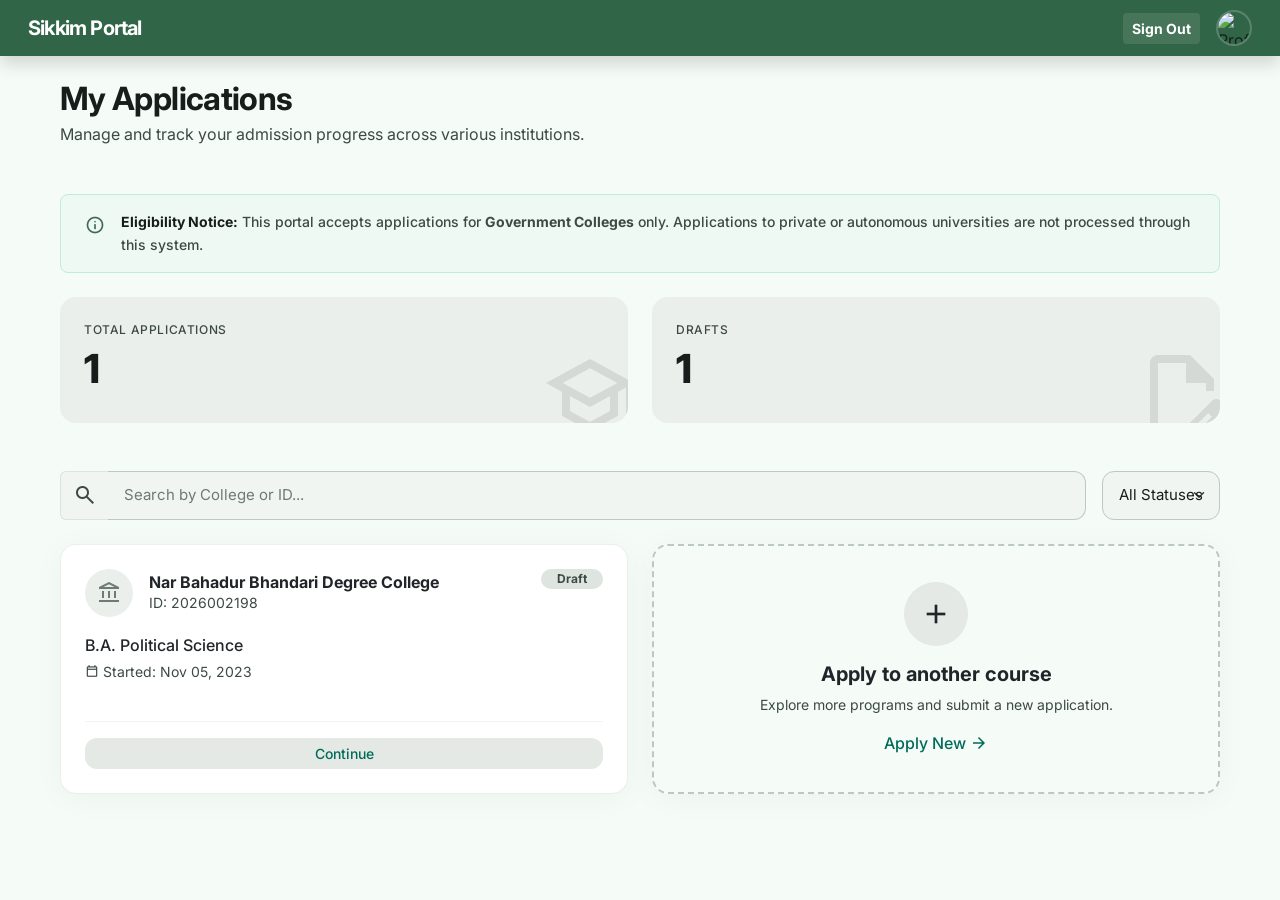
==== commit a4414c47: "mutliple admission session feature added" ====
--- a/application.html
+++ b/application.html
@@ -17,12 +17,15 @@
 <header class="navbar navbar-dark fixed-top px-3 py-2 shadow" style="background:rgba(15,74,42,0.85); backdrop-filter:blur(12px); z-index:1050;">
     <div class="container-fluid d-flex justify-content-between align-items-center">
         <div class="d-flex align-items-center gap-3">
+            <button class="btn d-md-none p-1 text-white btn-toggle-sidebar" aria-label="Menu" style="background:none;border:none;">
+                <span class="material-symbols-outlined" style="font-size:1.5rem;">menu</span>
+            </button>
             <span class="navbar-brand fw-bold tracking-tighter mb-0 fs-5">Sikkim Portal</span>
         </div>
         <nav class="d-none d-md-flex gap-4 align-items-center">
-            <a href="#" class="text-white-50 text-decoration-none fw-bold">Guidelines</a>
+            <!-- <a href="#" class="text-white-50 text-decoration-none fw-bold">Guidelines</a>
             <a href="#" class="text-white-50 text-decoration-none fw-bold">Colleges</a>
-            <a href="#" class="text-white-50 text-decoration-none fw-bold">Support</a>
+            <a href="#" class="text-white-50 text-decoration-none fw-bold">Support</a> -->
         </nav>
         <div class="d-flex align-items-center gap-3">
             <button class="btn btn-sm text-white fw-bold btn-sign-out" style="background:rgba(255,255,255,0.1);">Sign Out</button>
@@ -33,15 +36,11 @@
     </div>
 </header>
 
+<!-- Sidebar overlay backdrop (mobile) -->
+<div class="sidebar-backdrop" id="sidebarBackdrop"></div>
+
 <!-- ===== SIDEBAR (Steps 1-6) ===== -->
 <aside class="sidebar-portal d-none d-md-flex" id="appSidebar">
-    <div class="sidebar-header">
-        <div class="d-flex align-items-center gap-2 mb-1">
-            <span class="material-symbols-outlined filled" style="color:var(--clr-primary); font-variation-settings:'FILL' 1;">shield</span>
-            <span class="fw-black fs-6" style="color:#0f4a2a;">Admission 2024</span>
-        </div>
-        <p class="small text-secondary mb-0" style="font-size:.75rem;">Application ID: SK-2093</p>
-    </div>
     <nav class="sidebar-nav d-flex flex-column gap-1">
         <a href="#" class="sidebar-nav-item btn-go-dashboard" data-step="0"><span class="material-symbols-outlined">dashboard</span>My Applications</a>
         <hr class="my-1" style="border-color:var(--clr-outline-variant); opacity:.3;">
@@ -65,13 +64,13 @@
             <span class="material-symbols-outlined" style="color:var(--clr-primary); font-size:28px;">account_balance</span>
         </div>
         <div>
-            <h2 class="fw-bold fs-5 mb-0 tracking-tight" style="color:var(--clr-on-surface);">Sikkim Government College, Burtuk</h2>
-            <p class="mb-0 small" style="color:var(--clr-on-surface-variant);">Directorate of Technical Education</p>
+            <h2 class="fw-bold fs-5 mb-0 tracking-tight" id="stickyCollegeName" style="color:var(--clr-on-surface);">—</h2>
+            <p class="mb-0 small" id="stickyCollegeLocation" style="color:var(--clr-on-surface-variant);"></p>
         </div>
     </div>
     <div class="text-end d-none d-sm-block mt-2 mt-md-0">
-        <p class="text-uppercase fw-bold mb-0" style="font-size:.65rem; letter-spacing:.1em; color:var(--clr-secondary);">Phase I Admission</p>
-        <p class="mb-0 small fw-medium" style="color:var(--clr-on-surface);">Session 2024-25</p>
+        <p class="text-uppercase fw-bold mb-0" style="font-size:.65rem; letter-spacing:.1em; color:var(--clr-secondary);">Admission</p>
+        <p class="mb-0 small fw-medium" id="stickySession" style="color:var(--clr-on-surface);"></p>
     </div>
 </div>
 </div>
@@ -102,11 +101,15 @@
             <h2 class="fs-2 fw-bold tracking-tight mb-1">My Applications</h2>
             <p class="text-on-surface-variant">Manage and track your admission progress across various institutions.</p>
         </div>
+        <!-- Govt-only eligibility notice -->
+        <div class="d-flex align-items-start gap-3 rounded-3 px-4 py-3 mb-4" style="background:rgba(191,233,218,0.15); border:1px solid var(--clr-secondary-fixed);">
+            <span class="material-symbols-outlined mt-1 flex-shrink-0" style="color:var(--clr-secondary); font-size:20px;">info</span>
+            <p class="mb-0 small fw-medium" style="color:var(--clr-on-surface-variant); line-height:1.6;"><span class="fw-bold" style="color:var(--clr-on-surface);">Eligibility Notice:</span> This portal accepts applications for <span class="fw-bold">Government Colleges</span> only. Applications to private or autonomous universities are not processed through this system.</p>
+        </div>
         <!-- Stats Row -->
         <div class="row g-4 mb-5">
-            <div class="col-sm-4"><div class="stat-card"><div class="stat-label">Total Applications</div><div class="stat-value">3</div><span class="material-symbols-outlined stat-icon">school</span></div></div>
-            <div class="col-sm-4"><div class="stat-card"><div class="stat-label">Drafts</div><div class="stat-value">1</div><span class="material-symbols-outlined stat-icon">edit_document</span></div></div>
-            <div class="col-sm-4"><div class="stat-card"><div class="stat-label">Submitted</div><div class="stat-value">2</div><span class="material-symbols-outlined stat-icon">task_alt</span></div></div>
+            <div class="col-sm-6"><div class="stat-card"><div class="stat-label">Total Applications</div><div class="stat-value">1</div><span class="material-symbols-outlined stat-icon">school</span></div></div>
+            <div class="col-sm-6"><div class="stat-card"><div class="stat-label">Drafts</div><div class="stat-value">1</div><span class="material-symbols-outlined stat-icon">edit_document</span></div></div>
         </div>
         <!-- Filters -->
         <div class="row g-3 mb-4">
@@ -115,25 +118,7 @@
         </div>
         <!-- Application Cards -->
         <div class="row g-4">
-            <!-- Card 1: Submitted -->
-            <div class="col-12 col-lg-6">
-                <div class="card application-card h-100">
-                    <div class="card-body p-4 d-flex flex-column">
-                        <div class="d-flex justify-content-between align-items-start mb-3">
-                            <div class="d-flex gap-3 align-items-center">
-                                <div class="rounded-circle bg-surface-container d-flex align-items-center justify-content-center overflow-hidden" style="width:48px;height:48px;"><img src="https://lh3.googleusercontent.com/aida-public/[base64]" class="w-100 h-100" style="object-fit:cover;" alt=""></div>
-                                <div><h5 class="fw-bold mb-0 fs-6">Sikkim University</h5><p class="mb-0 small text-on-surface-variant">ID: 2026001522</p></div>
-                            </div>
-                            <span class="badge badge-submitted rounded-pill px-3 py-1 small">Submitted</span>
-                        </div>
-                        <p class="fw-medium mb-1">B.Com Hons</p>
-                        <p class="small text-on-surface-variant d-flex align-items-center gap-1"><span class="material-symbols-outlined" style="font-size:14px;">calendar_today</span>Applied: Oct 12, 2023</p>
-                        <div class="mt-auto pt-3 border-top" style="border-color:rgba(188,201,195,0.2)!important;">
-                            <button class="btn btn-primary btn-sm w-100 fw-medium btn-track-status">Track Status</button>
-                        </div>
-                    </div>
-                </div>
-            </div>
+
             <!-- Card 2: Draft -->
             <div class="col-12 col-lg-6">
                 <div class="card application-card h-100">
@@ -153,26 +138,7 @@
                     </div>
                 </div>
             </div>
-            <!-- Card 3: Incomplete -->
-            <div class="col-12 col-lg-6">
-                <div class="card application-card h-100 position-relative overflow-hidden">
-                    <div class="position-absolute top-0 start-0 h-100" style="width:4px; background:var(--clr-tertiary);"></div>
-                    <div class="card-body p-4 d-flex flex-column ps-4">
-                        <div class="d-flex justify-content-between align-items-start mb-3">
-                            <div class="d-flex gap-3 align-items-center">
-                                <div class="rounded-circle bg-surface-container d-flex align-items-center justify-content-center overflow-hidden" style="width:48px;height:48px;"><img src="https://lh3.googleusercontent.com/aida-public/[base64]" class="w-100 h-100" style="object-fit:cover;" alt=""></div>
-                                <div><h5 class="fw-bold mb-0 fs-6">Sikkim Manipal University</h5><p class="mb-0 small text-on-surface-variant">ID: 2026003441</p></div>
-                            </div>
-                            <span class="badge badge-incomplete rounded-pill px-3 py-1 small">Incomplete</span>
-                        </div>
-                        <p class="fw-medium mb-1">B.Tech Computer Science</p>
-                        <p class="small d-flex align-items-center gap-1" style="color:var(--clr-error);"><span class="material-symbols-outlined" style="font-size:14px;">error</span>Missing Documents</p>
-                        <div class="mt-auto pt-3 border-top" style="border-color:rgba(188,201,195,0.2)!important;">
-                            <button class="btn btn-tertiary btn-sm w-100 fw-medium btn-continue-app">Complete Now</button>
-                        </div>
-                    </div>
-                </div>
-            </div>
+
             <!-- Ghost Card: New Application -->
             <div class="col-12 col-lg-6">
                 <div class="card h-100 d-flex align-items-center justify-content-center text-center p-4 btn-new-application" style="border:2px dashed var(--clr-outline-variant); background:transparent; cursor:pointer; min-height:250px;" role="button">
@@ -226,7 +192,6 @@
                         </div>
                         <div id="sikkimeseFields" class="row g-3 mt-3">
                             <div class="col-md-6"><label class="form-label small fw-bold text-uppercase" style="font-size:.7rem; color:var(--clr-secondary);">COI / RC / Domicile No *</label><input type="text" class="form-control" name="coiNumber" placeholder="Enter Certificate Number"></div>
-                            <div class="col-md-6"><label class="form-label small fw-bold text-uppercase" style="font-size:.7rem; color:var(--clr-secondary);">Upload Certificate *</label><div class="upload-zone d-flex align-items-center justify-content-between p-3 position-relative" style="cursor:pointer;"><span class="small text-on-surface-variant upload-label">Choose File (PDF/JPG)</span><span class="material-symbols-outlined" style="color:var(--clr-secondary);">cloud_upload</span><input type="file" class="position-absolute top-0 start-0 w-100 h-100" style="opacity:0; cursor:pointer;" accept=".pdf,.jpg,.jpeg,.png"></div></div>
                         </div>
                     </div>
                     <!-- PWD -->
@@ -236,7 +201,6 @@
                             <label class="d-flex align-items-center gap-2 cursor-pointer"><input type="radio" name="pwd" value="Yes" class="form-check-input" style="width:1.2em;height:1.2em;">Yes</label>
                             <label class="d-flex align-items-center gap-2 cursor-pointer"><input type="radio" name="pwd" value="No" class="form-check-input" checked style="width:1.2em;height:1.2em;">No</label>
                         </div>
-                        <div id="pwdUpload" style="display:none;" class="mt-3"><div class="upload-zone d-flex align-items-center justify-content-center gap-3 p-3"><span class="material-symbols-outlined" style="color:var(--clr-secondary);">medical_services</span><span class="small fw-medium" style="color:var(--clr-secondary);">Upload Disability Certificate</span></div></div>
                     </div>
                     <!-- Actions -->
                     <div class="d-flex justify-content-end align-items-center pt-4 border-top">
@@ -289,25 +253,10 @@
                             <div class="col-md-6"><label class="form-label">Pincode *</label><input type="text" class="form-control" name="pincode" placeholder="737xxx"></div>
                         </div>
                         <div class="mb-3"><label class="form-label">Permanent Address *</label><textarea class="form-control" name="permanentAddress" rows="3" placeholder="Building No, Street, Village/Locality..."></textarea></div>
-                        <!-- Photo & Signature -->
-                        <div class="pt-4 border-top mb-3">
-                            <h6 class="fw-bold small d-flex align-items-center gap-2 mb-3"><span class="material-symbols-outlined" style="font-size:18px;">add_a_photo</span>Photograph &amp; Signature</h6>
-                            <div class="row g-4">
-                                <div class="col-auto">
-                                    <label class="form-label small fw-bold text-uppercase" style="font-size:.65rem;">Recent Passport Photo *</label>
-                                    <div class="upload-zone d-flex flex-column align-items-center justify-content-center gap-2" style="width:120px;height:150px;"><span class="material-symbols-outlined fs-2 text-outline">account_circle</span><p class="mb-0 fw-bold text-uppercase" style="font-size:.5625rem; color:var(--clr-outline);">Upload</p><p class="mb-0" style="font-size:.5rem; color:var(--clr-outline-variant);">JPG/PNG, max 200KB</p></div>
-                                </div>
-                                <div class="col-auto">
-                                    <label class="form-label small fw-bold text-uppercase" style="font-size:.65rem;">Signature *</label>
-                                    <div class="upload-zone d-flex flex-column align-items-center justify-content-center gap-2" style="width:200px;height:80px;"><span class="material-symbols-outlined text-outline">draw</span><p class="mb-0 fw-bold text-uppercase" style="font-size:.5625rem; color:var(--clr-outline);">Upload Signature</p></div>
-                                </div>
-                            </div>
-                        </div>
                         <!-- Actions -->
                         <div class="d-flex flex-wrap justify-content-between align-items-center pt-4 border-top gap-3">
                             <button type="button" class="btn btn-link fw-bold text-decoration-none d-flex align-items-center gap-1 btn-back" style="color:var(--clr-primary);"><span class="material-symbols-outlined">arrow_back</span>Back</button>
                             <div class="d-flex gap-3">
-                                <button type="button" class="btn btn-surface px-4 py-2 fw-bold btn-save-draft">Save Draft</button>
                                 <button type="button" class="btn btn-gradient px-5 py-3 fw-bold btn-save-next">Save &amp; Next</button>
                             </div>
                         </div>
@@ -331,49 +280,84 @@
             <div class="col-md-8 order-2 order-md-1">
                 <h2 class="fs-3 fw-bold tracking-tight mb-1">Academic Qualification Details</h2>
                 <p class="text-secondary fw-medium mb-4">Please provide your Class XII academic performance data accurately.</p>
-                <!-- Marks Table -->
+                <!-- Subject Cards -->
                 <div class="card p-4 rounded-3 mb-4">
                     <div class="d-flex align-items-center gap-2 mb-4"><span class="material-symbols-outlined p-2 rounded-2" style="background:var(--clr-secondary-fixed); color:var(--clr-primary);">menu_book</span><h5 class="fw-bold mb-0">Class XII Details</h5></div>
-                    <div class="table-responsive">
-                        <table class="table table-borderless mb-0" id="subjectsTable">
-                            <thead><tr class="text-uppercase small fw-bold" style="font-size:.7rem; letter-spacing:.05em; color:var(--clr-secondary); border-bottom:1px solid var(--clr-surface-variant);"><th class="py-3">Subject Name</th><th class="py-3">Marks Obtained</th><th class="py-3 text-center">Total Marks</th><th class="py-3 text-end">Status</th><th class="py-3 text-end" style="width:40px;"></th></tr></thead>
-                            <tbody>
-                                <tr data-required="true"><td><input type="text" class="form-control form-control-sm" name="subject_1" placeholder="Subject 1 *" required></td><td><input type="number" class="form-control form-control-sm text-center marks-input" name="marks_1" placeholder="0" min="0" max="100"></td><td class="text-center fw-semibold align-middle">100</td><td class="text-end align-middle"><span class="badge rounded-pill px-2 py-1 subject-status" style="background:rgba(188,201,195,0.2);color:var(--clr-on-surface-variant);">—</span></td><td></td></tr>
-                                <tr data-required="true"><td><input type="text" class="form-control form-control-sm" name="subject_2" placeholder="Subject 2 *" required></td><td><input type="number" class="form-control form-control-sm text-center marks-input" name="marks_2" placeholder="0" min="0" max="100"></td><td class="text-center fw-semibold align-middle">100</td><td class="text-end align-middle"><span class="badge rounded-pill px-2 py-1 subject-status" style="background:rgba(188,201,195,0.2);color:var(--clr-on-surface-variant);">—</span></td><td></td></tr>
-                                <tr data-required="true"><td><input type="text" class="form-control form-control-sm" name="subject_3" placeholder="Subject 3 *" required></td><td><input type="number" class="form-control form-control-sm text-center marks-input" name="marks_3" placeholder="0" min="0" max="100"></td><td class="text-center fw-semibold align-middle">100</td><td class="text-end align-middle"><span class="badge rounded-pill px-2 py-1 subject-status" style="background:rgba(188,201,195,0.2);color:var(--clr-on-surface-variant);">—</span></td><td></td></tr>
-                                <tr data-required="true"><td><input type="text" class="form-control form-control-sm" name="subject_4" placeholder="Subject 4 *" required></td><td><input type="number" class="form-control form-control-sm text-center marks-input" name="marks_4" placeholder="0" min="0" max="100"></td><td class="text-center fw-semibold align-middle">100</td><td class="text-end align-middle"><span class="badge rounded-pill px-2 py-1 subject-status" style="background:rgba(188,201,195,0.2);color:var(--clr-on-surface-variant);">—</span></td><td></td></tr>
-                                <tr data-required="true"><td><input type="text" class="form-control form-control-sm" name="subject_5" placeholder="Subject 5 *" required></td><td><input type="number" class="form-control form-control-sm text-center marks-input" name="marks_5" placeholder="0" min="0" max="100"></td><td class="text-center fw-semibold align-middle">100</td><td class="text-end align-middle"><span class="badge rounded-pill px-2 py-1 subject-status" style="background:rgba(188,201,195,0.2);color:var(--clr-on-surface-variant);">—</span></td><td></td></tr>
-                            </tbody>
-                        </table>
-                    </div>
-                    <div class="d-flex align-items-center gap-3 mt-3">
+                    <div id="subjectsContainer">
+
+                        <div class="subject-card rounded-3 p-3 mb-3" data-required="true" style="background:var(--clr-surface-low); border:1px solid var(--clr-outline-variant);">
+                            <div class="d-flex align-items-center gap-2 mb-2"><span class="fw-semibold small" style="color:var(--clr-primary);">Subject 1</span><span class="badge rounded-pill" style="font-size:.6rem; background:rgba(211,47,47,0.1); color:#c62828;">Required</span></div>
+                            <div class="mb-2"><input type="text" class="form-control" name="subject_1" placeholder="Enter subject name *" required></div>
+                            <div class="row g-2">
+                                <div class="col"><label class="form-label small mb-1" style="color:var(--clr-on-surface-variant);">Marks Obtained</label><input type="number" class="form-control marks-input" name="marks_1" placeholder="0" min="0"></div>
+                                <div class="col-auto d-flex flex-column justify-content-end pb-1"><span class="fw-bold" style="color:var(--clr-on-surface-variant);">/</span></div>
+                                <div class="col"><label class="form-label small mb-1" style="color:var(--clr-on-surface-variant);">Total Marks</label><input type="number" class="form-control total-marks-input" name="total_1" value="100" min="1"></div>
+                                <div class="col-12 col-sm"><label class="form-label small mb-1" style="color:var(--clr-on-surface-variant);">Status</label><select class="form-select subject-status-select"><option value="">— Select —</option><option value="pass">Pass</option><option value="fail">Fail</option><option value="absent">Absent</option><option value="compartment">Compartment</option></select></div>
+                            </div>
+                        </div>
+
+                        <div class="subject-card rounded-3 p-3 mb-3" data-required="true" style="background:var(--clr-surface-low); border:1px solid var(--clr-outline-variant);">
+                            <div class="d-flex align-items-center gap-2 mb-2"><span class="fw-semibold small" style="color:var(--clr-primary);">Subject 2</span><span class="badge rounded-pill" style="font-size:.6rem; background:rgba(211,47,47,0.1); color:#c62828;">Required</span></div>
+                            <div class="mb-2"><input type="text" class="form-control" name="subject_2" placeholder="Enter subject name *" required></div>
+                            <div class="row g-2">
+                                <div class="col"><label class="form-label small mb-1" style="color:var(--clr-on-surface-variant);">Marks Obtained</label><input type="number" class="form-control marks-input" name="marks_2" placeholder="0" min="0"></div>
+                                <div class="col-auto d-flex flex-column justify-content-end pb-1"><span class="fw-bold" style="color:var(--clr-on-surface-variant);">/</span></div>
+                                <div class="col"><label class="form-label small mb-1" style="color:var(--clr-on-surface-variant);">Total Marks</label><input type="number" class="form-control total-marks-input" name="total_2" value="100" min="1"></div>
+                                <div class="col-12 col-sm"><label class="form-label small mb-1" style="color:var(--clr-on-surface-variant);">Status</label><select class="form-select subject-status-select"><option value="">— Select —</option><option value="pass">Pass</option><option value="fail">Fail</option><option value="absent">Absent</option><option value="compartment">Compartment</option></select></div>
+                            </div>
+                        </div>
+
+                        <div class="subject-card rounded-3 p-3 mb-3" data-required="true" style="background:var(--clr-surface-low); border:1px solid var(--clr-outline-variant);">
+                            <div class="d-flex align-items-center gap-2 mb-2"><span class="fw-semibold small" style="color:var(--clr-primary);">Subject 3</span><span class="badge rounded-pill" style="font-size:.6rem; background:rgba(211,47,47,0.1); color:#c62828;">Required</span></div>
+                            <div class="mb-2"><input type="text" class="form-control" name="subject_3" placeholder="Enter subject name *" required></div>
+                            <div class="row g-2">
+                                <div class="col"><label class="form-label small mb-1" style="color:var(--clr-on-surface-variant);">Marks Obtained</label><input type="number" class="form-control marks-input" name="marks_3" placeholder="0" min="0"></div>
+                                <div class="col-auto d-flex flex-column justify-content-end pb-1"><span class="fw-bold" style="color:var(--clr-on-surface-variant);">/</span></div>
+                                <div class="col"><label class="form-label small mb-1" style="color:var(--clr-on-surface-variant);">Total Marks</label><input type="number" class="form-control total-marks-input" name="total_3" value="100" min="1"></div>
+                                <div class="col-12 col-sm"><label class="form-label small mb-1" style="color:var(--clr-on-surface-variant);">Status</label><select class="form-select subject-status-select"><option value="">— Select —</option><option value="pass">Pass</option><option value="fail">Fail</option><option value="absent">Absent</option><option value="compartment">Compartment</option></select></div>
+                            </div>
+                        </div>
+
+                        <div class="subject-card rounded-3 p-3 mb-3" data-required="true" style="background:var(--clr-surface-low); border:1px solid var(--clr-outline-variant);">
+                            <div class="d-flex align-items-center gap-2 mb-2"><span class="fw-semibold small" style="color:var(--clr-primary);">Subject 4</span><span class="badge rounded-pill" style="font-size:.6rem; background:rgba(211,47,47,0.1); color:#c62828;">Required</span></div>
+                            <div class="mb-2"><input type="text" class="form-control" name="subject_4" placeholder="Enter subject name *" required></div>
+                            <div class="row g-2">
+                                <div class="col"><label class="form-label small mb-1" style="color:var(--clr-on-surface-variant);">Marks Obtained</label><input type="number" class="form-control marks-input" name="marks_4" placeholder="0" min="0"></div>
+                                <div class="col-auto d-flex flex-column justify-content-end pb-1"><span class="fw-bold" style="color:var(--clr-on-surface-variant);">/</span></div>
+                                <div class="col"><label class="form-label small mb-1" style="color:var(--clr-on-surface-variant);">Total Marks</label><input type="number" class="form-control total-marks-input" name="total_4" value="100" min="1"></div>
+                                <div class="col-12 col-sm"><label class="form-label small mb-1" style="color:var(--clr-on-surface-variant);">Status</label><select class="form-select subject-status-select"><option value="">— Select —</option><option value="pass">Pass</option><option value="fail">Fail</option><option value="absent">Absent</option><option value="compartment">Compartment</option></select></div>
+                            </div>
+                        </div>
+
+                        <div class="subject-card rounded-3 p-3 mb-3" data-required="true" style="background:var(--clr-surface-low); border:1px solid var(--clr-outline-variant);">
+                            <div class="d-flex align-items-center gap-2 mb-2"><span class="fw-semibold small" style="color:var(--clr-primary);">Subject 5</span><span class="badge rounded-pill" style="font-size:.6rem; background:rgba(211,47,47,0.1); color:#c62828;">Required</span></div>
+                            <div class="mb-2"><input type="text" class="form-control" name="subject_5" placeholder="Enter subject name *" required></div>
+                            <div class="row g-2">
+                                <div class="col"><label class="form-label small mb-1" style="color:var(--clr-on-surface-variant);">Marks Obtained</label><input type="number" class="form-control marks-input" name="marks_5" placeholder="0" min="0"></div>
+                                <div class="col-auto d-flex flex-column justify-content-end pb-1"><span class="fw-bold" style="color:var(--clr-on-surface-variant);">/</span></div>
+                                <div class="col"><label class="form-label small mb-1" style="color:var(--clr-on-surface-variant);">Total Marks</label><input type="number" class="form-control total-marks-input" name="total_5" value="100" min="1"></div>
+                                <div class="col-12 col-sm"><label class="form-label small mb-1" style="color:var(--clr-on-surface-variant);">Status</label><select class="form-select subject-status-select"><option value="">— Select —</option><option value="pass">Pass</option><option value="fail">Fail</option><option value="absent">Absent</option><option value="compartment">Compartment</option></select></div>
+                            </div>
+                        </div>
+
+                    </div>
+                    <div class="d-flex align-items-center gap-3 mt-2">
                         <button class="btn btn-link p-0 fw-bold small text-decoration-none d-flex align-items-center gap-1 btn-add-subject" style="color:var(--clr-primary);"><span class="material-symbols-outlined" style="font-size:16px;">add_circle</span>Add Subject</button>
                         <span class="small text-on-surface-variant">(Minimum 5 subjects required)</span>
                     </div>
-                </div>
-                <!-- Document Upload -->
-                <div class="card p-4 rounded-3 mb-4">
-                    <div class="d-flex align-items-center gap-2 mb-4"><span class="material-symbols-outlined p-2 rounded-2" style="background:var(--clr-tertiary-fixed); color:var(--clr-tertiary);">upload_file</span><h5 class="fw-bold mb-0">Document Verification</h5></div>
-                    <label class="form-label fw-bold small">Class XII Marksheet (Original/Self-Attested)</label>
-                    <div class="upload-zone position-relative py-5"><span class="material-symbols-outlined d-block text-center mb-2 fs-1 text-outline">cloud_upload</span><p class="text-center fw-semibold mb-1">Click to upload or drag and drop</p><p class="text-center small" style="color:var(--clr-secondary);">Accepted formats: JPG, PNG, PDF (Max size: 2MB)</p><input type="file" class="position-absolute top-0 start-0 w-100 h-100" style="opacity:0; cursor:pointer;"></div>
                 </div>
                 <!-- Actions -->
                 <div class="card p-4 rounded-3 d-flex flex-row justify-content-between align-items-center gap-3">
                     <div class="d-flex gap-3">
                         <button class="btn btn-link fw-bold text-decoration-none d-flex align-items-center gap-1 btn-back" style="color:var(--clr-primary);"><span class="material-symbols-outlined" style="font-size:18px;">arrow_back</span>Back</button>
-                        <button class="btn btn-outline-primary fw-bold px-4 btn-save-draft"><span class="material-symbols-outlined me-1" style="font-size:18px;">save</span>Save Draft</button>
                     </div>
                     <button class="btn btn-primary fw-bold px-5 py-2 d-flex align-items-center gap-2 btn-save-next">Save &amp; Next <span class="material-symbols-outlined" style="font-size:18px;">arrow_forward</span></button>
                 </div>
             </div>
             <!-- Right Sidebar -->
             <div class="col-md-4 order-1 order-md-2">
-                <div class="card p-4 rounded-3 text-white position-relative overflow-hidden mb-3" style="background:var(--clr-primary);">
-                    <div class="position-relative" style="z-index:1;"><p class="small fw-medium text-uppercase mb-1" style="opacity:.8;letter-spacing:.1em;">Calculation Summary</p><h3 class="display-6 fw-extrabold mb-3" id="aggregatePercent">53.7%</h3><div class="pt-3 border-top" style="border-color:rgba(255,255,255,0.2)!important;"><div class="d-flex justify-content-between small mb-2"><span style="opacity:.8;">Total Subjects</span><span class="fw-bold" id="totalSubjects">3</span></div><div class="d-flex justify-content-between small"><span style="opacity:.8;">Total Marks Obtained</span><span class="fw-bold" id="totalObtained">161 / 300</span></div></div></div>
-                    <div class="position-absolute" style="bottom:-40px;right:-40px;width:160px;height:160px;background:rgba(255,255,255,0.1);border-radius:50%;filter:blur(32px);"></div>
-                </div>
                 <div class="p-4 rounded-3" style="background:rgba(193,235,221,0.3); border:1px solid var(--clr-secondary-fixed);">
-                    <div class="d-flex align-items-start gap-2"><span class="material-symbols-outlined filled" style="color:var(--clr-primary); font-variation-settings:'FILL' 1;">lightbulb</span><div><h6 class="small fw-bold mb-1" style="color:var(--clr-on-secondary-container);">Admission Tip</h6><p class="small mb-0" style="color:var(--clr-on-secondary-container); line-height:1.6;">Best 4 subjects calculation will be performed automatically during rank list generation.</p></div></div>
+                    <div class="d-flex align-items-start gap-2"><span class="material-symbols-outlined filled" style="color:var(--clr-primary); font-variation-settings:'FILL' 1;">lightbulb</span><div><h6 class="small fw-bold mb-1" style="color:var(--clr-on-secondary-container);">Admission Tip</h6><p class="small mb-0" style="color:var(--clr-on-secondary-container); line-height:1.6;"></p></div></div>
                 </div>
             </div>
         </div>
@@ -411,16 +395,16 @@
             <!-- Actions -->
             <div class="d-flex justify-content-between align-items-center pt-3 pb-5">
                 <button class="btn btn-link fw-bold text-decoration-none d-flex align-items-center gap-1 btn-back" style="color:var(--clr-secondary);"><span class="material-symbols-outlined">arrow_back</span>Back</button>
-                <div class="d-flex gap-3"><button class="btn btn-secondary-container px-4 py-2 fw-bold btn-save-draft" style="background:var(--clr-secondary-container); color:var(--clr-on-secondary-container); border:none; border-radius:.75rem;">Save Draft</button><button class="btn btn-primary px-5 py-2 fw-bold btn-save-next">Save &amp; Next</button></div>
+                <div class="d-flex gap-3"><button class="btn btn-primary px-5 py-2 fw-bold btn-save-next">Save &amp; Next</button></div>
             </div>
         </div>
         <!-- Selection Summary Sidebar -->
         <div class="col-md-4 order-1 order-md-2">
             <div class="card p-4 rounded-4 position-sticky" style="top:10rem;">
                 <h5 class="fw-black d-flex align-items-center gap-2 mb-4"><span class="material-symbols-outlined" style="color:var(--clr-primary);">analytics</span>Selection Summary</h5>
-                <div class="mb-4"><div class="d-flex justify-content-between small fw-black text-uppercase mb-2" style="letter-spacing:.05em; color:var(--clr-on-surface-variant);"><span>Priority 1</span><span class="badge rounded-1 px-2" style="font-size:.5625rem; background:#dcfce7; color:#166534;">SELECTED</span></div><div class="p-3 rounded-3" style="background:rgba(0,107,88,0.05); border-left:4px solid var(--clr-primary);"><p class="small fw-bold mb-0">B.Com (Hons) Accounting &amp; Finance</p><p class="mb-0" style="font-size:.6875rem; color:var(--clr-primary);">First Choice (Mandatory)</p></div></div>
-                <div class="mb-4" style="opacity:.4;"><div class="d-flex justify-content-between small fw-black text-uppercase mb-2" style="letter-spacing:.05em; color:var(--clr-on-surface-variant);"><span>Priority 2</span><span class="badge rounded-1 px-2" style="font-size:.5625rem; background:#f1f5f9; color:#64748b;">NOT SET</span></div><div class="p-3 rounded-3" style="background:#f8fafc; border-left:4px dashed #cbd5e1;"><p class="small fw-medium fst-italic mb-0" style="color:#94a3b8;">No course selected</p></div></div>
-                <div class="mb-3" style="opacity:.4;"><div class="d-flex justify-content-between small fw-black text-uppercase mb-2" style="letter-spacing:.05em; color:var(--clr-on-surface-variant);"><span>Priority 3</span><span class="badge rounded-1 px-2" style="font-size:.5625rem; background:#f1f5f9; color:#64748b;">NOT SET</span></div><div class="p-3 rounded-3" style="background:#f8fafc; border-left:4px dashed #cbd5e1;"><p class="small fw-medium fst-italic mb-0" style="color:#94a3b8;">No course selected</p></div></div>
+                <div class="mb-4" id="summaryPref1"><div class="d-flex justify-content-between small fw-black text-uppercase mb-2" style="letter-spacing:.05em; color:var(--clr-on-surface-variant);"><span>Priority 1</span><span class="badge rounded-1 px-2" id="summaryBadge1" style="font-size:.5625rem; background:#f1f5f9; color:#64748b;">NOT SET</span></div><div class="p-3 rounded-3" id="summaryBody1" style="background:#f8fafc; border-left:4px dashed #cbd5e1;"><p class="small fw-medium fst-italic mb-0" id="summaryCourse1" style="color:#94a3b8;">No course selected</p><p class="mb-0" id="summarySubLabel1" style="font-size:.6875rem; color:var(--clr-primary); display:none;">First Choice (Mandatory)</p></div></div>
+                <div class="mb-4" id="summaryPref2" style="opacity:.4;"><div class="d-flex justify-content-between small fw-black text-uppercase mb-2" style="letter-spacing:.05em; color:var(--clr-on-surface-variant);"><span>Priority 2</span><span class="badge rounded-1 px-2" id="summaryBadge2" style="font-size:.5625rem; background:#f1f5f9; color:#64748b;">NOT SET</span></div><div class="p-3 rounded-3" id="summaryBody2" style="background:#f8fafc; border-left:4px dashed #cbd5e1;"><p class="small fw-medium fst-italic mb-0" id="summaryCourse2" style="color:#94a3b8;">No course selected</p></div></div>
+                <div class="mb-3" id="summaryPref3" style="opacity:.4;"><div class="d-flex justify-content-between small fw-black text-uppercase mb-2" style="letter-spacing:.05em; color:var(--clr-on-surface-variant);"><span>Priority 3</span><span class="badge rounded-1 px-2" id="summaryBadge3" style="font-size:.5625rem; background:#f1f5f9; color:#64748b;">NOT SET</span></div><div class="p-3 rounded-3" id="summaryBody3" style="background:#f8fafc; border-left:4px dashed #cbd5e1;"><p class="small fw-medium fst-italic mb-0" id="summaryCourse3" style="color:#94a3b8;">No course selected</p></div></div>
                 <div class="pt-3 border-top"><div class="d-flex align-items-start gap-2 p-3 rounded-3" style="background:rgba(135,82,30,0.1);"><span class="material-symbols-outlined small" style="color:var(--clr-tertiary);">info</span><p class="small mb-0" style="color:var(--clr-on-tertiary-container); line-height:1.5;">Adding more preferences increases your chances of securing admission.</p></div></div>
             </div>
         </div>
@@ -530,9 +514,9 @@
                     <div class="d-flex justify-content-between mb-3"><h6 class="small fw-bold text-uppercase" style="letter-spacing:.1em; color:var(--clr-secondary);"><span class="material-symbols-outlined me-1" style="font-size:16px; vertical-align:middle;">school</span>Academic History</h6><button class="btn btn-link p-0 small fw-semibold text-decoration-none btn-edit-section" data-step="3" style="color:var(--clr-primary);">Edit Section</button></div>
                     <div class="table-responsive rounded-2 border mb-3">
                         <table class="table table-sm mb-0">
-                            <thead class="bg-surface-container"><tr class="fw-bold small" style="color:var(--clr-on-surface-variant);"><th class="py-2 px-3">Subject</th><th class="py-2 px-3">Marks Obtained</th><th class="py-2 px-3">Total Marks</th></tr></thead>
+                            <thead class="bg-surface-container"><tr class="fw-bold small" style="color:var(--clr-on-surface-variant);"><th class="py-2 px-3">Subject</th><th class="py-2 px-3">Theory+Practical Marks</th><th class="py-2 px-3">Total Marks</th><th class="py-2 px-3">Status</th></tr></thead>
                             <tbody id="previewSubjectsBody"></tbody>
-                            <tfoot class="bg-surface-low fw-bold"><tr><td class="px-3 py-2" style="color:var(--clr-primary);" id="previewAggregate">Aggregate: —</td><td class="px-3 py-2" colspan="2" id="previewTotalMarks">Total: —</td></tr></tfoot>
+                            <tfoot class="bg-surface-low fw-bold"><tr><td class="px-3 py-2" style="color:var(--clr-primary);" id="previewAggregate">Aggregate: —</td><td class="px-3 py-2" colspan="3" id="previewTotalMarks">Total: —</td></tr></tfoot>
                         </table>
                     </div>
                 </div>
@@ -549,7 +533,7 @@
 
                 <!-- Payment Status -->
                 <div class="card p-4 rounded-3 mb-4">
-                    <div class="d-flex justify-content-between mb-3"><h6 class="small fw-bold text-uppercase" style="letter-spacing:.1em; color:var(--clr-secondary);"><span class="material-symbols-outlined me-1" style="font-size:16px; vertical-align:middle;">receipt_long</span>Payment Status</h6><button class="btn btn-link p-0 small fw-semibold text-decoration-none btn-edit-section" data-step="5" style="color:var(--clr-primary);">Edit Section</button></div>
+                    <div class="d-flex justify-content-between mb-3"><h6 class="small fw-bold text-uppercase" style="letter-spacing:.1em; color:var(--clr-secondary);"><span class="material-symbols-outlined me-1" style="font-size:16px; vertical-align:middle;">receipt_long</span>Payment Status</h6><button class="btn btn-link p-0 small fw-semibold text-decoration-none btn-edit-section" id="btnEditPayment" data-step="5" style="color:var(--clr-primary);">Edit Section</button></div>
                     <div class="d-flex align-items-center justify-content-between p-3 rounded-3" style="background:rgba(107,217,188,0.15);">
                         <div class="d-flex align-items-center gap-3">
                             <div class="rounded-circle bg-white d-flex align-items-center justify-content-center shadow-sm" style="width:40px;height:40px;"><span class="material-symbols-outlined filled" style="color:var(--clr-primary);font-variation-settings:'FILL' 1;">check_circle</span></div>
@@ -571,9 +555,6 @@
             <!-- Right sidebar: Applicant Photo & Summary -->
             <div class="col-md-4 order-1 order-md-2">
                 <div class="card p-4 rounded-3 text-center mb-3 position-sticky" style="top:10rem;">
-                    <div class="d-inline-flex mx-auto align-items-center justify-content-center rounded-circle overflow-hidden mb-3 border border-3" style="width:120px;height:120px;border-color:var(--clr-primary)!important;">
-                        <img src="https://lh3.googleusercontent.com/aida-public/[base64]" class="w-100 h-100" style="object-fit:cover;" alt="Applicant Photo" id="previewPhoto">
-                    </div>
                     <h5 class="fw-bold mb-1" id="previewName" style="color:var(--clr-on-surface);">—</h5>
                     <p class="small text-on-surface-variant mb-3" id="previewAppId">Application ID: —</p>
                     <div class="text-start">
@@ -599,7 +580,7 @@
             <div class="success-glow"><div class="glow-circle"></div></div>
             <div class="d-inline-flex align-items-center justify-content-center rounded-circle mb-4 position-relative" style="width:80px;height:80px;background:var(--clr-primary-container); box-shadow:0 4px 24px rgba(107,217,188,0.3); z-index:1;"><span class="material-symbols-outlined filled display-5" style="color:var(--clr-on-primary-container);font-variation-settings:'FILL' 1;">check_circle</span></div>
             <h1 class="fs-3 fw-bold tracking-tight mb-2 position-relative" style="color:var(--clr-primary); z-index:1;">Application Submitted Successfully!</h1>
-            <p class="text-on-surface-variant fs-6 position-relative" style="z-index:1; max-width:500px; margin:0 auto; line-height:1.6;">Your application has been received and is currently being processed by the Sikkim State Higher Education Directorate.</p>
+            <p class="text-on-surface-variant fs-6 position-relative" style="z-index:1; max-width:500px; margin:0 auto; line-height:1.6;">Your application has been received and is currently being processed by the College.</p>
         </div>
         <!-- Content -->
         <div class="p-4 p-md-5 d-flex flex-column gap-4">
@@ -607,9 +588,9 @@
             <!-- Preferences Summary -->
             <div class="bg-surface-low rounded-2 p-4 border" style="border-color:rgba(222,228,224,0.5)!important;">
                 <h6 class="small fw-semibold text-uppercase d-flex align-items-center gap-2 mb-3" style="letter-spacing:.1em; color:var(--clr-primary);"><span class="material-symbols-outlined" style="font-size:16px;">summarize</span>Summary of Preferences</h6>
-                <div class="d-flex justify-content-between align-items-start pb-3 mb-3 border-bottom"><div><span class="d-block small fw-medium text-on-surface-variant mb-1" style="font-size:.75rem;">First Preference</span><span class="fw-medium">Government Degree College, Gangtok</span><br><span class="small text-on-surface-variant">B.A. Political Science (Hons.)</span></div><span class="badge rounded-1 px-2 py-1 small fw-semibold" style="background:var(--clr-secondary-container);color:var(--clr-on-secondary-container);">Priority 1</span></div>
-                <div class="d-flex justify-content-between align-items-start pb-3 mb-3 border-bottom"><div><span class="d-block small fw-medium text-on-surface-variant mb-1" style="font-size:.75rem;">Second Preference</span><span class="fw-medium">Sikkim Government College, Namchi</span><br><span class="small text-on-surface-variant">B.A. History</span></div><span class="badge rounded-1 px-2 py-1 small fw-medium" style="background:var(--clr-surface-variant);color:var(--clr-on-surface-variant);">Priority 2</span></div>
-                <div class="d-flex justify-content-between align-items-start"><div><span class="d-block small fw-medium text-on-surface-variant mb-1" style="font-size:.75rem;">Third Preference</span><span class="fw-medium">Nar Bahadur Bhandari Degree College</span><br><span class="small text-on-surface-variant">B.A. Sociology</span></div><span class="badge rounded-1 px-2 py-1 small fw-medium" style="background:var(--clr-surface-variant);color:var(--clr-on-surface-variant);">Priority 3</span></div>
+                <div class="d-flex justify-content-between align-items-start pb-3 mb-3 border-bottom"><div><span class="d-block small fw-medium text-on-surface-variant mb-1" style="font-size:.75rem;">First Preference</span><span class="small text-on-surface-variant">B.A. Political Science (Hons.)</span></div><span class="badge rounded-1 px-2 py-1 small fw-semibold" style="background:var(--clr-secondary-container);color:var(--clr-on-secondary-container);">Priority 1</span></div>
+                <div class="d-flex justify-content-between align-items-start pb-3 mb-3 border-bottom"><div><span class="d-block small fw-medium text-on-surface-variant mb-1" style="font-size:.75rem;">Second Preference</span><span class="small text-on-surface-variant">B.A. History</span></div><span class="badge rounded-1 px-2 py-1 small fw-medium" style="background:var(--clr-surface-variant);color:var(--clr-on-surface-variant);">Priority 2</span></div>
+                <div class="d-flex justify-content-between align-items-start"><div><span class="d-block small fw-medium text-on-surface-variant mb-1" style="font-size:.75rem;">Third Preference</span><span class="small text-on-surface-variant">B.A. Sociology</span></div><span class="badge rounded-1 px-2 py-1 small fw-medium" style="background:var(--clr-surface-variant);color:var(--clr-on-surface-variant);">Priority 3</span></div>
             </div>
             <!-- Actions -->
             <div class="d-flex flex-column flex-sm-row gap-3 justify-content-center">
@@ -637,14 +618,6 @@
         </div>
     </div>
 </div></div></div>
-
-<!-- Mobile Bottom Nav -->
-<div class="mobile-bottom-nav d-md-none">
-    <a href="#" class="nav-tab btn-go-dashboard"><span class="material-symbols-outlined filled" style="font-variation-settings:'FILL' 1;">description</span><span>Apply</span></a>
-    <a href="index.html" class="nav-tab"><span class="material-symbols-outlined">school</span><span>Colleges</span></a>
-    <a href="#" class="nav-tab"><span class="material-symbols-outlined">receipt_long</span><span>Status</span></a>
-    <a href="#" class="nav-tab"><span class="material-symbols-outlined">person</span><span>Profile</span></a>
-</div>
 
 <script src="https://code.jquery.com/jquery-3.7.1.min.js"></script>
 <script src="https://cdn.jsdelivr.net/npm/bootstrap@5.3.3/dist/js/bootstrap.bundle.min.js"></script>
@@ -660,11 +633,29 @@
                 $('.main-content-with-sidebar').css('margin-left','0');
             }
         }
-        $(window).on('resize', adjustLayout);
+        $(window).on('resize', function(){
+            // Close mobile sidebar on resize to desktop
+            if($(window).width()>=768){
+                $('#appSidebar').removeClass('sidebar-open');
+                $('#sidebarBackdrop').removeClass('backdrop-visible');
+            }
+            adjustLayout();
+        });
         // observe sidebar visibility
         var observer = new MutationObserver(adjustLayout);
         observer.observe(document.getElementById('appSidebar'), {attributes:true, attributeFilter:['class']});
         adjustLayout();
+
+        // Mobile sidebar toggle
+        $('.btn-toggle-sidebar').on('click', function(){
+            $('#appSidebar').toggleClass('sidebar-open');
+            $('#sidebarBackdrop').toggleClass('backdrop-visible', $('#appSidebar').hasClass('sidebar-open'));
+        });
+        // Close sidebar when backdrop clicked
+        $('#sidebarBackdrop').on('click', function(){
+            $('#appSidebar').removeClass('sidebar-open');
+            $(this).removeClass('backdrop-visible');
+        });
     });
 </script>
 </body>
--- a/css/styles.css
+++ b/css/styles.css
@@ -487,6 +487,10 @@
     background-color: var(--clr-outline);
     color: #fff;
 }
+.college-card .college-card-banner.closed {
+    background-color: var(--clr-on-surface-variant);
+    color: #fff;
+}
 
 /* -- OTP Input -- */
 .otp-input {
@@ -636,41 +640,32 @@
     padding: 1.5rem;
 }
 
-/* -- Mobile Bottom Nav -- */
-.mobile-bottom-nav {
+/* -- Mobile Sidebar Toggle -- */
+.sidebar-backdrop {
+    display: none;
     position: fixed;
-    bottom: 0;
-    left: 0;
-    right: 0;
-    height: 4rem;
-    background-color: rgba(0, 107, 88, 0.85);
-    backdrop-filter: blur(16px);
-    -webkit-backdrop-filter: blur(16px);
-    display: flex;
-    align-items: center;
-    justify-content: space-around;
-    padding: 0 1rem;
-    z-index: 1050;
-    border-radius: 1rem 1rem 0 0;
-    color: #fff;
-}
-.mobile-bottom-nav .nav-tab {
-    display: flex;
-    flex-direction: column;
-    align-items: center;
-    gap: 0.25rem;
-    color: rgba(255, 255, 255, 0.6);
-    text-decoration: none;
-    font-size: 0.625rem;
-    font-weight: 500;
-    transition: var(--transition-fast);
-}
-.mobile-bottom-nav .nav-tab.active {
-    color: #fff;
-    font-weight: 700;
-}
-.mobile-bottom-nav .nav-tab .material-symbols-outlined {
-    font-size: 1.25rem;
+    inset: 0;
+    background: rgba(0,0,0,0.45);
+    z-index: 1055;
+}
+.sidebar-backdrop.backdrop-visible {
+    display: block;
+}
+@media (max-width: 767.98px) {
+    .sidebar-portal.sidebar-open {
+        display: flex !important;
+        position: fixed;
+        top: 0;
+        left: 0;
+        bottom: 0;
+        width: 280px;
+        z-index: 1060;
+        animation: slideInLeft 0.25s ease-out;
+    }
+}
+@keyframes slideInLeft {
+    from { transform: translateX(-100%); }
+    to   { transform: translateX(0); }
 }
 
 /* -- Declaration Box -- */
@@ -727,20 +722,6 @@
     }
 }
 
-/* Mobile bottom nav visible only on mobile */
-@media (min-width: 768px) {
-    .mobile-bottom-nav {
-        display: none !important;
-    }
-}
-
-/* Extra padding at bottom on mobile for bottom nav */
-@media (max-width: 767.98px) {
-    .page-content-padded {
-        padding-bottom: 5rem;
-    }
-}
-
 /* ---- 6. ANIMATIONS ---- */
 @keyframes fadeInUp {
     from {
@@ -774,7 +755,6 @@
 @media print {
     .navbar-portal,
     .sidebar-portal,
-    .mobile-bottom-nav,
     .btn,
     .stepper,
     .no-print {
@@ -871,6 +851,12 @@
 .admin-kpi .kpi-delta.up { color: var(--clr-primary); }
 .admin-kpi .kpi-delta.down { color: var(--clr-error); }
 
+/* -- College Picker -- */
+.college-picker-card:hover {
+    border-color: var(--clr-primary) !important;
+    box-shadow: 0 4px 16px rgba(0,107,88,.14);
+}
+
 /* -- Data Table -- */
 .data-table { width: 100%; border-collapse: separate; border-spacing: 0; }
 .data-table thead th {
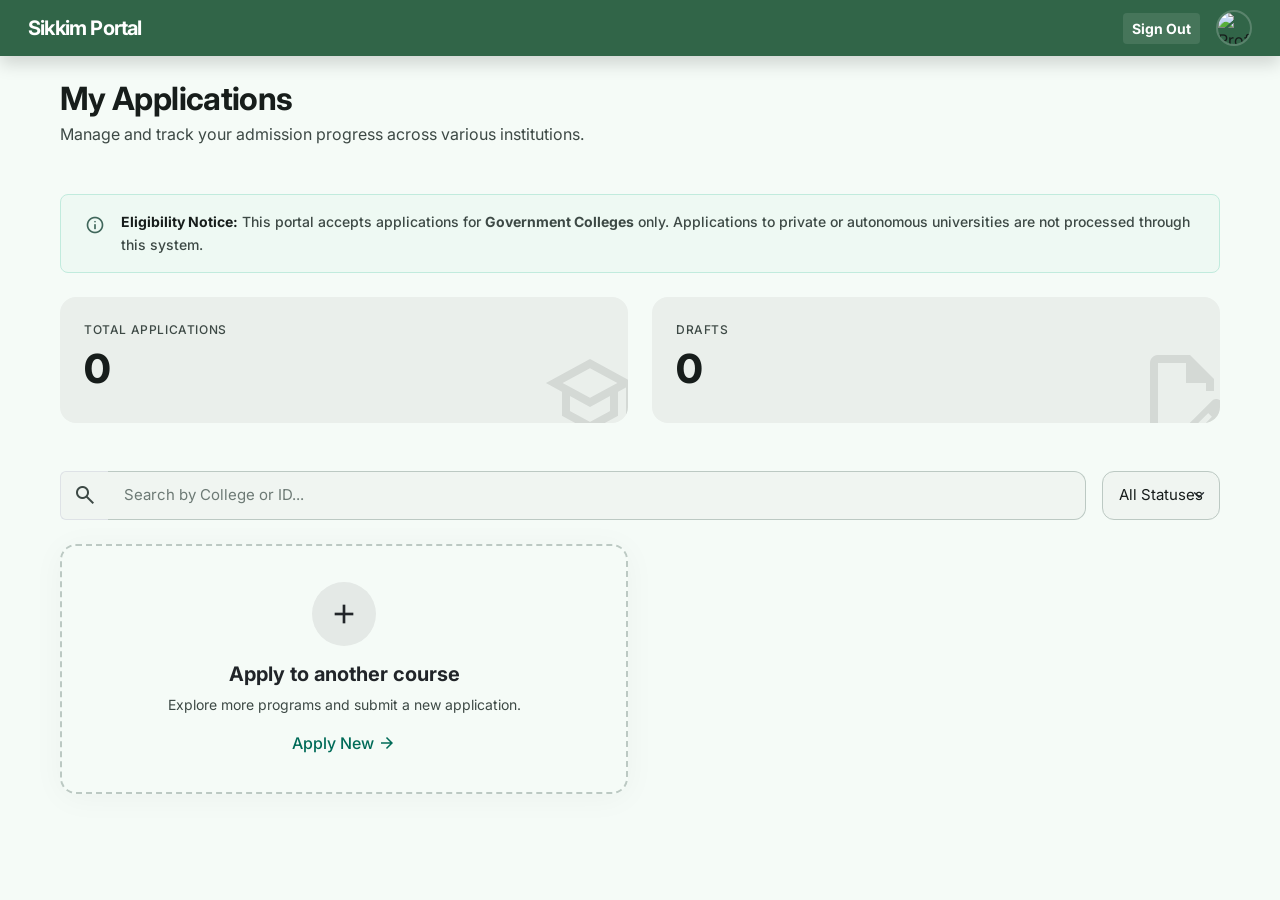
==== commit 62185a1f: "myapplications.html updated to show dynamic applications" ====
--- a/application.html
+++ b/application.html
@@ -75,6 +75,18 @@
 </div>
 </div>
 
+<!-- ===== LIVE NOTICES TICKER ===== -->
+<div id="noticeTicker" style="display:none; background:var(--clr-primary); overflow:hidden; border-bottom:2px solid rgba(255,255,255,0.1);">
+    <div class="d-flex align-items-stretch" style="height:42px;">
+        <div class="d-flex align-items-center gap-2 flex-shrink-0 px-3" style="background:rgba(0,0,0,0.18); font-size:.68rem; font-weight:700; text-transform:uppercase; letter-spacing:.07em; color:#fff; white-space:nowrap; border-right:1px solid rgba(255,255,255,0.18);">
+            <span class="material-symbols-outlined" style="font-size:16px;">campaign</span>Live Notices
+        </div>
+        <div style="overflow:hidden; flex:1; display:flex; align-items:center; position:relative;">
+            <div id="tickerTrack" style="display:inline-block; white-space:nowrap; animation:ticker-slide 50s linear infinite; color:#fff; font-size:.8rem; padding-left:2rem;"></div>
+        </div>
+    </div>
+</div>
+
 <!-- Progress Stepper (shown on steps 1-6) -->
 <div class="px-3 px-md-4 py-3" id="stepperBar" style="display:none;">
     <div class="mx-auto stepper" style="max-width:700px;">
@@ -108,49 +120,16 @@
         </div>
         <!-- Stats Row -->
         <div class="row g-4 mb-5">
-            <div class="col-sm-6"><div class="stat-card"><div class="stat-label">Total Applications</div><div class="stat-value">1</div><span class="material-symbols-outlined stat-icon">school</span></div></div>
-            <div class="col-sm-6"><div class="stat-card"><div class="stat-label">Drafts</div><div class="stat-value">1</div><span class="material-symbols-outlined stat-icon">edit_document</span></div></div>
+            <div class="col-sm-6"><div class="stat-card"><div class="stat-label">Total Applications</div><div class="stat-value" id="statTotal">0</div><span class="material-symbols-outlined stat-icon">school</span></div></div>
+            <div class="col-sm-6"><div class="stat-card"><div class="stat-label">Drafts</div><div class="stat-value" id="statDrafts">0</div><span class="material-symbols-outlined stat-icon">edit_document</span></div></div>
         </div>
         <!-- Filters -->
         <div class="row g-3 mb-4">
             <div class="col-sm"><div class="input-group"><span class="input-group-text bg-surface-low border-end-0"><span class="material-symbols-outlined text-on-surface-variant">search</span></span><input type="text" class="form-control border-start-0 bg-surface-low" id="dashboardSearch" placeholder="Search by College or ID..." style="border-color:var(--clr-outline-variant);"></div></div>
             <div class="col-sm-auto"><select class="form-select bg-surface-low" style="border-color:var(--clr-outline-variant);"><option value="all">All Statuses</option><option value="draft">Draft</option><option value="submitted">Submitted</option><option value="incomplete">Incomplete</option></select></div>
         </div>
-        <!-- Application Cards -->
-        <div class="row g-4">
-
-            <!-- Card 2: Draft -->
-            <div class="col-12 col-lg-6">
-                <div class="card application-card h-100">
-                    <div class="card-body p-4 d-flex flex-column">
-                        <div class="d-flex justify-content-between align-items-start mb-3">
-                            <div class="d-flex gap-3 align-items-center">
-                                <div class="rounded-circle bg-surface-container d-flex align-items-center justify-content-center" style="width:48px;height:48px;"><span class="material-symbols-outlined text-outline fs-4">account_balance</span></div>
-                                <div><h5 class="fw-bold mb-0 fs-6">Nar Bahadur Bhandari Degree College</h5><p class="mb-0 small text-on-surface-variant">ID: 2026002198</p></div>
-                            </div>
-                            <span class="badge badge-draft rounded-pill px-3 py-1 small">Draft</span>
-                        </div>
-                        <p class="fw-medium mb-1">B.A. Political Science</p>
-                        <p class="small text-on-surface-variant d-flex align-items-center gap-1"><span class="material-symbols-outlined" style="font-size:14px;">calendar_today</span>Started: Nov 05, 2023</p>
-                        <div class="mt-auto pt-3 border-top" style="border-color:rgba(188,201,195,0.2)!important;">
-                            <button class="btn btn-surface btn-sm w-100 fw-medium btn-continue-app">Continue</button>
-                        </div>
-                    </div>
-                </div>
-            </div>
-
-            <!-- Ghost Card: New Application -->
-            <div class="col-12 col-lg-6">
-                <div class="card h-100 d-flex align-items-center justify-content-center text-center p-4 btn-new-application" style="border:2px dashed var(--clr-outline-variant); background:transparent; cursor:pointer; min-height:250px;" role="button">
-                    <div>
-                        <div class="d-inline-flex align-items-center justify-content-center rounded-circle mb-3 bg-surface-high" style="width:64px;height:64px;"><span class="material-symbols-outlined fs-2">add</span></div>
-                        <h5 class="fw-bold mb-2">Apply to another course</h5>
-                        <p class="small text-on-surface-variant mb-3">Explore more programs and submit a new application.</p>
-                        <span class="fw-medium d-inline-flex align-items-center gap-1" style="color:var(--clr-primary);">Apply New <span class="material-symbols-outlined" style="font-size:18px;">arrow_forward</span></span>
-                    </div>
-                </div>
-            </div>
-        </div>
+        <!-- Application Cards — rendered dynamically by renderDashboard() -->
+        <div class="row g-4" id="appCardsRow"></div>
     </div>
 </section>
 
@@ -584,7 +563,7 @@
         </div>
         <!-- Content -->
         <div class="p-4 p-md-5 d-flex flex-column gap-4">
-            <div class="text-center"><span class="small fw-medium text-on-surface-variant d-block mb-2">Application Reference Number</span><div class="d-inline-flex align-items-center gap-2 bg-surface-container py-2 px-4 rounded-2 border" style="border-color:var(--clr-surface-variant)!important;"><span class="material-symbols-outlined" style="color:var(--clr-primary);">tag</span><span class="fw-semibold fs-5 font-monospace tracking-widest">SKM-2025-GDC-00841</span></div></div>
+            <div class="text-center"><span class="small fw-medium text-on-surface-variant d-block mb-2">Application Reference Number</span><div class="d-inline-flex align-items-center gap-2 bg-surface-container py-2 px-4 rounded-2 border" style="border-color:var(--clr-surface-variant)!important;"><span class="material-symbols-outlined" style="color:var(--clr-primary);">tag</span><span class="fw-semibold fs-5 font-monospace tracking-widest" id="ackRefNumber">—</span></div></div>
             <!-- Preferences Summary -->
             <div class="bg-surface-low rounded-2 p-4 border" style="border-color:rgba(222,228,224,0.5)!important;">
                 <h6 class="small fw-semibold text-uppercase d-flex align-items-center gap-2 mb-3" style="letter-spacing:.1em; color:var(--clr-primary);"><span class="material-symbols-outlined" style="font-size:16px;">summarize</span>Summary of Preferences</h6>
@@ -618,6 +597,41 @@
         </div>
     </div>
 </div></div></div>
+
+<!-- ===== PUBLIC LIST MODAL ===== -->
+<div class="modal fade" id="publicListModal" tabindex="-1" aria-labelledby="publicListModalLabel" aria-hidden="true">
+    <div class="modal-dialog modal-dialog-scrollable modal-lg">
+        <div class="modal-content">
+            <div class="modal-header" style="background:var(--clr-primary);color:#fff;">
+                <h5 class="modal-title fw-bold d-flex align-items-center gap-2" id="publicListModalLabel">
+                    <span class="material-symbols-outlined" id="publicListModalIcon" style="font-size:22px;">format_list_numbered</span>
+                    <span id="publicListModalTitle">Student List</span>
+                </h5>
+                <button type="button" class="btn-close btn-close-white" data-bs-dismiss="modal" aria-label="Close"></button>
+            </div>
+            <div class="modal-body p-0">
+                <div id="publicListInstructions" class="p-4" style="background:rgba(0,107,88,0.06);border-bottom:1px solid rgba(0,107,88,0.15);"></div>
+                <div class="p-4">
+                    <p class="fw-semibold mb-2 small text-on-surface-variant" id="publicListSubtitle"></p>
+                    <div class="table-responsive">
+                        <table class="table table-sm table-hover align-middle" id="publicListTable">
+                            <thead style="background:var(--clr-surface-variant);">
+                                <tr>
+                                    <th class="fw-bold small">#</th>
+                                    <th class="fw-bold small">Application No.</th>
+                                    <th class="fw-bold small">Name</th>
+                                    <th class="fw-bold small">Course / Program</th>
+                                </tr>
+                            </thead>
+                            <tbody id="publicListBody"></tbody>
+                        </table>
+                    </div>
+                    <p class="small text-on-surface-variant mt-3 mb-0" id="publicListFootnote"></p>
+                </div>
+            </div>
+        </div>
+    </div>
+</div>
 
 <script src="https://code.jquery.com/jquery-3.7.1.min.js"></script>
 <script src="https://cdn.jsdelivr.net/npm/bootstrap@5.3.3/dist/js/bootstrap.bundle.min.js"></script>
--- a/css/styles.css
+++ b/css/styles.css
@@ -998,6 +998,19 @@
 .sidebar-admin .sidebar-nav-item:hover { background: #f1f5f9; color: var(--clr-primary); transform: translateX(2px); }
 .sidebar-admin .sidebar-nav-item.active { background: rgba(0,107,88,.06); color: var(--clr-primary); font-weight: 700; border-right: 3px solid var(--clr-primary); }
 .sidebar-admin .sidebar-nav-item .material-symbols-outlined { font-size: 20px; }
+.sidebar-admin .sidebar-sub-item { padding-left: 2.75rem; font-size: .775rem; margin-top: 0; margin-bottom: 0; opacity: .9; }
+.sidebar-admin .sidebar-sub-item .material-symbols-outlined { font-size: 16px; }
+
+/* -- Notice Ticker (index.html) -- */
+@keyframes ticker-slide {
+    from { transform: translateX(0); }
+    to   { transform: translateX(-50%); }
+}
+#noticeTicker:hover #tickerTrack { animation-play-state: paused; }
+.notice-ticker-item { display: inline-block; margin-right: 0; }
+.ticker-sep { opacity: .4; color: #fff; }
+.ticker-view-link { color: rgba(255,255,255,0.92); font-weight: 600; text-decoration: underline; font-size: .75rem; }
+.ticker-view-link:hover { color: #fff; }
 
 /* -- Print Receipt -- */
 .print-receipt { max-width: 420px; margin: 0 auto; }
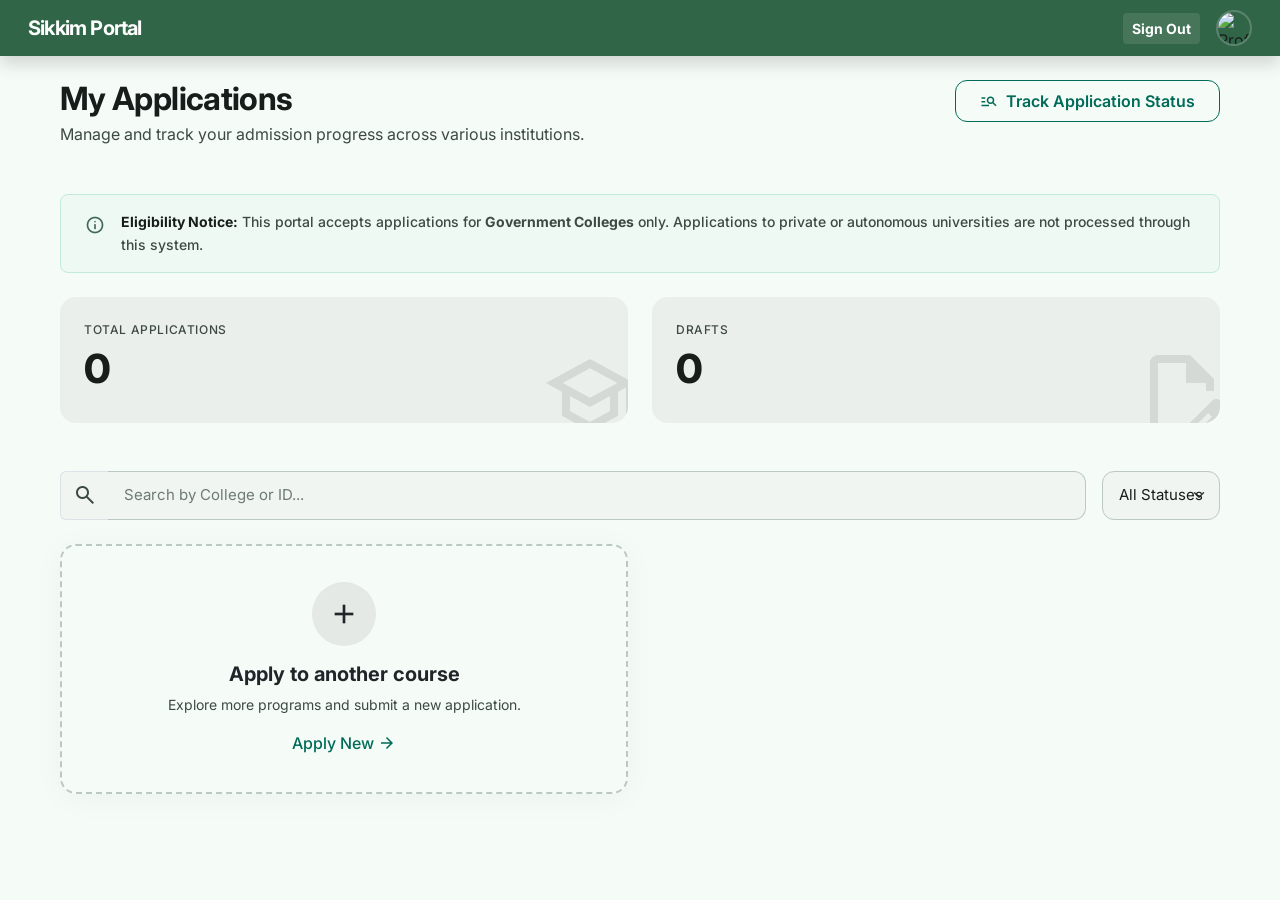
==== commit 2f2fafdc: "ui updated" ====
--- a/application.html
+++ b/application.html
@@ -48,8 +48,8 @@
         <a href="#" class="sidebar-nav-item" data-step="2"><span class="material-symbols-outlined">person</span>Personal Details</a>
         <a href="#" class="sidebar-nav-item" data-step="3"><span class="material-symbols-outlined">school</span>Academic History</a>
         <a href="#" class="sidebar-nav-item" data-step="4"><span class="material-symbols-outlined">account_balance</span>Course Preferences</a>
-        <a href="#" class="sidebar-nav-item" data-step="5"><span class="material-symbols-outlined">payments</span>Final Payments</a>
-        <a href="#" class="sidebar-nav-item" data-step="6"><span class="material-symbols-outlined">assignment_turned_in</span>Preview &amp; Submit</a>
+        <a href="#" class="sidebar-nav-item" data-step="5"><span class="material-symbols-outlined">assignment_turned_in</span>Preview Application</a>
+        <a href="#" class="sidebar-nav-item" data-step="6"><span class="material-symbols-outlined">payments</span>Final Payments</a>
     </nav>
 </aside>
 
@@ -98,9 +98,9 @@
         <div class="stepper-line" data-after-step="3"></div>
         <div class="stepper-step" data-step="4"><div class="stepper-dot"></div><span class="stepper-label">Course Pref</span></div>
         <div class="stepper-line" data-after-step="4"></div>
-        <div class="stepper-step" data-step="5"><div class="stepper-dot"></div><span class="stepper-label">Payment</span></div>
+        <div class="stepper-step" data-step="5"><div class="stepper-dot"></div><span class="stepper-label">Preview</span></div>
         <div class="stepper-line" data-after-step="5"></div>
-        <div class="stepper-step" data-step="6"><div class="stepper-dot"></div><span class="stepper-label">Preview</span></div>
+        <div class="stepper-step" data-step="6"><div class="stepper-dot"></div><span class="stepper-label">Payment</span></div>
     </div>
 </div>
 
@@ -110,8 +110,15 @@
 <section class="app-section px-3 px-md-5 py-4" id="section-dashboard">
     <div class="container-fluid" style="max-width:1200px;">
         <div class="mb-5">
-            <h2 class="fs-2 fw-bold tracking-tight mb-1">My Applications</h2>
-            <p class="text-on-surface-variant">Manage and track your admission progress across various institutions.</p>
+            <div class="d-flex flex-wrap align-items-start justify-content-between gap-3">
+                <div>
+                    <h2 class="fs-2 fw-bold tracking-tight mb-1">My Applications</h2>
+                    <p class="text-on-surface-variant mb-0">Manage and track your admission progress across various institutions.</p>
+                </div>
+                <button class="btn btn-outline-primary fw-semibold px-4 d-flex align-items-center gap-2 btn-track-status flex-shrink-0" style="height:42px;">
+                    <span class="material-symbols-outlined" style="font-size:18px;">manage_search</span>Track Application Status
+                </button>
+            </div>
         </div>
         <!-- Govt-only eligibility notice -->
         <div class="d-flex align-items-start gap-3 rounded-3 px-4 py-3 mb-4" style="background:rgba(191,233,218,0.15); border:1px solid var(--clr-secondary-fixed);">
@@ -196,7 +203,7 @@
                     <ul class="small mb-0" style="line-height:1.8; color:var(--clr-on-surface-variant); padding-left:1rem;">
                         <li>Enter your name exactly as it appears on your Class XII marksheet.</li>
                         <li>Ensure your mobile number is active — OTP will be sent for verification.</li>
-                        <li>Sikkimese applicants must upload COI/RC certificate.</li>
+                        <li>Sikkimese applicants must have COI/RC certificate.</li>
                         <li>All fields marked with * are mandatory.</li>
                     </ul>
                 </div>
@@ -244,7 +251,7 @@
             </div>
             <div class="col-md-4 order-1 order-md-2">
                 <div class="p-4 rounded-3 bg-surface-low mb-3"><h6 class="fw-bold d-flex align-items-center gap-2 mb-2" style="color:var(--clr-primary);"><span class="material-symbols-outlined" style="font-size:18px;">info</span>Personal Information</h6><p class="small mb-0" style="color:var(--clr-on-surface-variant); line-height:1.6;">Please provide your permanent details as they appear in your official certificates. Fields marked with * are mandatory.</p></div>
-                <div class="p-4 rounded-3" style="background:rgba(191,233,218,0.1); border-left:4px solid var(--clr-secondary);"><h6 class="fw-bold text-uppercase small mb-2" style="font-size:.7rem; color:var(--clr-secondary); letter-spacing:.05em;">Notice</h6><p class="small mb-0" style="color:var(--clr-on-secondary-container); line-height:1.6;">Ensure your Community certificate is ready for upload if applying under reserved categories.</p></div>
+                <!-- <div class="p-4 rounded-3" style="background:rgba(191,233,218,0.1); border-left:4px solid var(--clr-secondary);"><h6 class="fw-bold text-uppercase small mb-2" style="font-size:.7rem; color:var(--clr-secondary); letter-spacing:.05em;">Notice</h6><p class="small mb-0" style="color:var(--clr-on-secondary-container); line-height:1.6;">Ensure your Community certificate is ready for upload if applying under reserved categories.</p></div> -->
             </div>
         </div>
     </div>
@@ -394,9 +401,9 @@
 <!-- ╔══════════════════════════════════════════╗ -->
 <!-- ║     SECTION: STEP 5 — PAYMENT             ║ -->
 <!-- ╚══════════════════════════════════════════╝ -->
-<section class="app-section px-3 px-md-5 py-4" id="section-step5" style="display:none;">
+<section class="app-section px-3 px-md-5 py-4" id="section-step6" style="display:none;">
     <div class="mx-auto" style="max-width:1100px;">
-        <div class="mb-4"><span class="badge rounded-pill fw-bold px-3 py-1 mb-2" style="font-size:.625rem; background:var(--clr-tertiary-container); color:var(--clr-on-tertiary-container);">STEP 5 OF 6</span><h1 class="display-6 fw-extrabold tracking-tight mb-1">Final Payments</h1><p class="fs-6 text-on-surface-variant" style="max-width:600px;">Review your fee breakdown and proceed to the secure payment gateway.</p></div>
+        <div class="mb-4"><span class="badge rounded-pill fw-bold px-3 py-1 mb-2" style="font-size:.625rem; background:var(--clr-tertiary-container); color:var(--clr-on-tertiary-container);">STEP 6 OF 6</span><h1 class="display-6 fw-extrabold tracking-tight mb-1">Final Payments</h1><p class="fs-6 text-on-surface-variant" style="max-width:600px;">Review your fee breakdown and proceed to the secure payment gateway.</p></div>
         <div class="row g-4">
             <!-- Payment Redirect -->
             <div class="col-md-8 order-2 order-md-1">
@@ -439,20 +446,23 @@
         </div>
         <!-- Footer Nav -->
         <div class="d-flex flex-wrap justify-content-between align-items-center pt-5 mt-4 border-top gap-3">
-            <button class="btn btn-link fw-bold text-decoration-none d-flex align-items-center gap-1 btn-back" style="color:var(--clr-on-surface-variant);"><span class="material-symbols-outlined" style="font-size:16px;">arrow_back</span>Back to Course Preferences</button>
-            <div class="d-flex align-items-center gap-3"><span class="fst-italic small text-outline">Final step after payment</span><button class="btn btn-surface px-5 py-2 fw-bold btn-proceed-preview" disabled style="opacity:.6;">Proceed to Submit</button></div>
-        </div>
-    </div>
-</section>
-
-<!-- ╔══════════════════════════════════════════╗ -->
-<!-- ║   SECTION: STEP 6 — PREVIEW & SUBMIT      ║ -->
-<!-- ╚══════════════════════════════════════════╝ -->
-<section class="app-section px-3 px-md-5 py-4" id="section-step6" style="display:none;">
+            <button class="btn btn-link fw-bold text-decoration-none d-flex align-items-center gap-1 btn-back" style="color:var(--clr-on-surface-variant);"><span class="material-symbols-outlined" style="font-size:16px;">arrow_back</span>Back to Preview</button>
+            <div class="d-flex align-items-center gap-3"><span class="fst-italic small text-outline">Submit after completing payment</span><button class="btn btn-primary px-5 py-2 fw-bold d-flex align-items-center gap-2 shadow-lg btn-submit-application" disabled style="opacity:.6;"><span class="material-symbols-outlined">send</span>Submit Application</button></div>
+        </div>
+    </div>
+</section>
+
+<!-- ╔══════════════════════════════════════════╗ -->
+<!-- ║   SECTION: STEP 5 — PREVIEW APPLICATION   ║ -->
+<!-- ╚══════════════════════════════════════════╝ -->
+<section class="app-section px-3 px-md-5 py-4" id="section-step5" style="display:none;">
     <div class="mx-auto" style="max-width:1100px;">
         <div class="row g-4">
             <div class="col-md-8 order-2 order-md-1">
-                <div class="mb-4 ps-3" style="border-left:4px solid var(--clr-primary);"><h1 class="fs-3 fw-extrabold tracking-tight mb-1">Final Review</h1><p class="text-secondary fs-6">Please review all details carefully before submission. Changes cannot be made after.</p></div>
+                <div class="mb-4">
+                    <span class="badge rounded-pill fw-bold px-3 py-1 mb-2 d-inline-block" style="font-size:.625rem; background:var(--clr-tertiary-container); color:var(--clr-on-tertiary-container);">STEP 5 OF 6</span>
+                    <div class="ps-3" style="border-left:4px solid var(--clr-primary);"><h1 class="fs-3 fw-extrabold tracking-tight mb-1">Final Review</h1><p class="text-secondary fs-6">Please review all details carefully before proceeding to payment.</p></div>
+                </div>
 
                 <!-- Primary Information -->
                 <div class="card p-4 rounded-3 mb-3">
@@ -495,7 +505,8 @@
                         <table class="table table-sm mb-0">
                             <thead class="bg-surface-container"><tr class="fw-bold small" style="color:var(--clr-on-surface-variant);"><th class="py-2 px-3">Subject</th><th class="py-2 px-3">Theory+Practical Marks</th><th class="py-2 px-3">Total Marks</th><th class="py-2 px-3">Status</th></tr></thead>
                             <tbody id="previewSubjectsBody"></tbody>
-                            <tfoot class="bg-surface-low fw-bold"><tr><td class="px-3 py-2" style="color:var(--clr-primary);" id="previewAggregate">Aggregate: —</td><td class="px-3 py-2" colspan="3" id="previewTotalMarks">Total: —</td></tr></tfoot>
+                            <!-- <tfoot class="bg-surface-low fw-bold"><tr><td class="px-3 py-2" style="color:var(--clr-primary);" id="previewAggregate">Aggregate: —</td><td class="px-3 py-2" colspan="3" id="previewTotalMarks">Total: —</td></tr></tfoot> -->
+                             <tfoot class="bg-surface-low fw-bold"><tr><td></td><td class="px-3 py-2" colspan="3" id="previewTotalMarks">Total: —</td></tr></tfoot>
                         </table>
                     </div>
                 </div>
@@ -510,24 +521,15 @@
                     </div>
                 </div>
 
-                <!-- Payment Status -->
-                <div class="card p-4 rounded-3 mb-4">
-                    <div class="d-flex justify-content-between mb-3"><h6 class="small fw-bold text-uppercase" style="letter-spacing:.1em; color:var(--clr-secondary);"><span class="material-symbols-outlined me-1" style="font-size:16px; vertical-align:middle;">receipt_long</span>Payment Status</h6><button class="btn btn-link p-0 small fw-semibold text-decoration-none btn-edit-section" id="btnEditPayment" data-step="5" style="color:var(--clr-primary);">Edit Section</button></div>
-                    <div class="d-flex align-items-center justify-content-between p-3 rounded-3" style="background:rgba(107,217,188,0.15);">
-                        <div class="d-flex align-items-center gap-3">
-                            <div class="rounded-circle bg-white d-flex align-items-center justify-content-center shadow-sm" style="width:40px;height:40px;"><span class="material-symbols-outlined filled" style="color:var(--clr-primary);font-variation-settings:'FILL' 1;">check_circle</span></div>
-                            <div><p class="fw-bold mb-0" style="color:var(--clr-on-primary-container);" id="previewPayStatus">PAID</p><p class="small mb-0" style="color:var(--clr-on-primary-container);">Transaction ID: <span id="previewTxnId">—</span></p></div>
-                        </div>
-                        <div class="text-end"><p class="fs-5 fw-bold mb-0" style="color:var(--clr-on-primary-container);" id="previewPayAmount">₹ —</p><p class="small mb-0" style="color:var(--clr-on-primary-container);" id="previewPayMethod">—</p></div>
-                    </div>
-                </div>
-
                 <!-- Declaration -->
                 <div class="declaration-box mb-4"><label class="d-flex align-items-start gap-3 cursor-pointer"><input type="checkbox" class="form-check-input mt-1" id="declarationCheck" style="width:1.2em;height:1.2em;"><span class="small fw-medium" style="line-height:1.7;">I hereby declare that all information provided in this application is true, complete, and correct to the best of my knowledge. I understand that if any information is found false, my candidature/admission is liable to be canceled without any notice or compensation.</span></label></div>
                 <!-- Actions -->
-                <div class="d-flex flex-column flex-md-row gap-3 justify-content-end pt-3 pb-5">
-                    <button class="btn btn-outline-primary px-5 py-3 fw-bold d-flex align-items-center justify-content-center gap-2 btn-print-draft no-print"><span class="material-symbols-outlined">print</span>Print Draft</button>
-                    <button class="btn btn-primary px-5 py-3 fw-bold d-flex align-items-center justify-content-center gap-2 shadow-lg btn-submit-application"><span class="material-symbols-outlined">send</span>Submit Application</button>
+                <div class="d-flex flex-wrap justify-content-between align-items-center pt-3 pb-5 border-top gap-3">
+                    <button class="btn btn-link fw-bold text-decoration-none d-flex align-items-center gap-1 btn-back" style="color:var(--clr-on-surface-variant);"><span class="material-symbols-outlined" style="font-size:16px;">arrow_back</span>Back</button>
+                    <div class="d-flex align-items-center gap-2">
+                        <button class="btn btn-outline-primary px-4 py-2 fw-bold d-flex align-items-center justify-content-center gap-2 btn-print-draft no-print"><span class="material-symbols-outlined">print</span>Print Draft</button>
+                        <button class="btn btn-primary px-5 py-2 fw-bold btn-proceed-payment d-flex align-items-center gap-2"><span class="material-symbols-outlined" style="font-size:18px;">arrow_forward</span>Proceed to Payment</button>
+                    </div>
                 </div>
             </div>
 
@@ -539,8 +541,7 @@
                     <div class="text-start">
                         <div class="d-flex justify-content-between py-2 border-bottom small"><span class="text-on-surface-variant">College</span><span class="fw-semibold" id="previewCollege">—</span></div>
                         <div class="d-flex justify-content-between py-2 border-bottom small"><span class="text-on-surface-variant">Stream</span><span class="fw-semibold" id="previewStreamSide">—</span></div>
-                        <div class="d-flex justify-content-between py-2 border-bottom small"><span class="text-on-surface-variant">Aggregate</span><span class="fw-semibold" style="color:var(--clr-primary);" id="previewAggSide">—</span></div>
-                        <div class="d-flex justify-content-between py-2 small"><span class="text-on-surface-variant">Payment</span><span class="fw-semibold" style="color:var(--clr-primary);" id="previewPaySide">—</span></div>
+                        <!-- <div class="d-flex justify-content-between py-2 border-bottom small"><span class="text-on-surface-variant">Aggregate</span><span class="fw-semibold" style="color:var(--clr-primary);" id="previewAggSide">—</span></div> -->
                     </div>
                 </div>
             </div>
@@ -567,19 +568,58 @@
             <!-- Preferences Summary -->
             <div class="bg-surface-low rounded-2 p-4 border" style="border-color:rgba(222,228,224,0.5)!important;">
                 <h6 class="small fw-semibold text-uppercase d-flex align-items-center gap-2 mb-3" style="letter-spacing:.1em; color:var(--clr-primary);"><span class="material-symbols-outlined" style="font-size:16px;">summarize</span>Summary of Preferences</h6>
-                <div class="d-flex justify-content-between align-items-start pb-3 mb-3 border-bottom"><div><span class="d-block small fw-medium text-on-surface-variant mb-1" style="font-size:.75rem;">First Preference</span><span class="small text-on-surface-variant">B.A. Political Science (Hons.)</span></div><span class="badge rounded-1 px-2 py-1 small fw-semibold" style="background:var(--clr-secondary-container);color:var(--clr-on-secondary-container);">Priority 1</span></div>
-                <div class="d-flex justify-content-between align-items-start pb-3 mb-3 border-bottom"><div><span class="d-block small fw-medium text-on-surface-variant mb-1" style="font-size:.75rem;">Second Preference</span><span class="small text-on-surface-variant">B.A. History</span></div><span class="badge rounded-1 px-2 py-1 small fw-medium" style="background:var(--clr-surface-variant);color:var(--clr-on-surface-variant);">Priority 2</span></div>
-                <div class="d-flex justify-content-between align-items-start"><div><span class="d-block small fw-medium text-on-surface-variant mb-1" style="font-size:.75rem;">Third Preference</span><span class="small text-on-surface-variant">B.A. Sociology</span></div><span class="badge rounded-1 px-2 py-1 small fw-medium" style="background:var(--clr-surface-variant);color:var(--clr-on-surface-variant);">Priority 3</span></div>
+                <div class="d-flex justify-content-between align-items-start pb-3 mb-3 border-bottom"><div><span class="d-block small fw-medium text-on-surface-variant mb-1" style="font-size:.75rem;">First Preference</span><span class="small text-on-surface-variant" id="ackPref1">—</span></div><span class="badge rounded-1 px-2 py-1 small fw-semibold" style="background:var(--clr-secondary-container);color:var(--clr-on-secondary-container);">Priority 1</span></div>
+                <div class="d-flex justify-content-between align-items-start pb-3 mb-3 border-bottom"><div><span class="d-block small fw-medium text-on-surface-variant mb-1" style="font-size:.75rem;">Second Preference</span><span class="small text-on-surface-variant" id="ackPref2">—</span></div><span class="badge rounded-1 px-2 py-1 small fw-medium" style="background:var(--clr-surface-variant);color:var(--clr-on-surface-variant);">Priority 2</span></div>
+                <div class="d-flex justify-content-between align-items-start" id="ackPref3Row"><div><span class="d-block small fw-medium text-on-surface-variant mb-1" style="font-size:.75rem;">Third Preference</span><span class="small text-on-surface-variant" id="ackPref3">—</span></div><span class="badge rounded-1 px-2 py-1 small fw-medium" style="background:var(--clr-surface-variant);color:var(--clr-on-surface-variant);">Priority 3</span></div>
             </div>
             <!-- Actions -->
             <div class="d-flex flex-column flex-sm-row gap-3 justify-content-center">
                 <button class="btn btn-primary px-4 py-3 fw-medium d-flex align-items-center justify-content-center gap-2 btn-download-ack"><span class="material-symbols-outlined">download</span>Download Acknowledgement PDF</button>
-                <button class="btn btn-outline-primary px-4 py-3 fw-medium d-flex align-items-center justify-content-center gap-2 btn-back-dashboard"><span class="material-symbols-outlined">track_changes</span>Track Application Status</button>
+                <button class="btn btn-outline-primary px-4 py-3 fw-medium d-flex align-items-center justify-content-center gap-2 btn-track-status"><span class="material-symbols-outlined">track_changes</span>Track Application Status</button>
             </div>
         </div>
         <!-- Footer note -->
         <div class="bg-surface-low py-3 px-4 text-center border-top" style="border-color:var(--clr-surface-variant)!important;"><p class="small text-on-surface-variant d-flex align-items-center justify-content-center gap-2 mb-0"><span class="material-symbols-outlined" style="font-size:16px;">mail</span>An email confirmation has been sent to your registered address.</p></div>
     </div>
+    </div>
+</section>
+
+<!-- ╔══════════════════════════════════════════╗ -->
+<!-- ║   SECTION: TRACK APPLICATION STATUS         ║ -->
+<!-- ╚══════════════════════════════════════════╝ -->
+<section class="app-section px-3 py-5" id="section-track-status" style="display:none;">
+    <div class="container" style="max-width:760px;">
+        <!-- Page header -->
+        <div class="d-flex align-items-center gap-3 mb-4">
+            <button class="btn btn-sm btn-surface fw-semibold d-flex align-items-center gap-1 btn-back-dashboard"><span class="material-symbols-outlined" style="font-size:18px;">arrow_back</span>My Applications</button>
+        </div>
+        <div class="text-center mb-5">
+            <div class="d-inline-flex align-items-center justify-content-center rounded-circle mb-3" style="width:64px;height:64px;background:var(--clr-primary-container);">
+                <span class="material-symbols-outlined fs-3" style="color:var(--clr-on-primary-container);">track_changes</span>
+            </div>
+            <h1 class="fs-3 fw-bold tracking-tight mb-2">Track Application Status</h1>
+            <p class="text-on-surface-variant" style="max-width:480px;margin:0 auto;">Enter your Application Reference Number to see your current status, merit list selection, and counselling invitations.</p>
+        </div>
+
+        <!-- Search box -->
+        <div class="card p-4 rounded-3 mb-4">
+            <label class="form-label fw-bold mb-2">Application Reference Number</label>
+            <div class="input-group input-group-lg">
+                <span class="input-group-text bg-surface-low border-end-0"><span class="material-symbols-outlined text-on-surface-variant">tag</span></span>
+                <input type="text" class="form-control border-start-0 bg-surface-low font-monospace text-uppercase" id="trackAppNoInput" placeholder="e.g. SK-2026-SGC-00001" autocomplete="off" style="letter-spacing:.05em;">
+                <button class="btn btn-primary fw-bold px-4" id="btnTrackSearch"><span class="material-symbols-outlined" style="font-size:18px;vertical-align:-3px;">search</span> Search</button>
+            </div>
+            <div class="form-text mt-2">Your reference number was sent to your registered email and is shown on your acknowledgement page.</div>
+        </div>
+
+        <!-- Initial prompt (shown before search) -->
+        <div id="trackInitPrompt" class="text-center py-4">
+            <span class="material-symbols-outlined d-block mb-2" style="font-size:40px;color:var(--clr-outline);">manage_search</span>
+            <p class="text-on-surface-variant small mb-0">Enter your application number above and click <strong>Search</strong> to see your status.</p>
+        </div>
+
+        <!-- Result container -->
+        <div id="trackResult"></div>
     </div>
 </section>
 
--- a/css/styles.css
+++ b/css/styles.css
@@ -268,7 +268,7 @@
     font-weight: 800;
     font-size: 1.25rem;
     letter-spacing: -0.02em;
-    border-bottom: 4px solid var(--clr-saffron-dark);
+    /* border-bottom: 4px solid var(--clr-saffron-dark); */
 }
 .navbar-portal .nav-link {
     color: rgba(255, 255, 255, 0.7);
